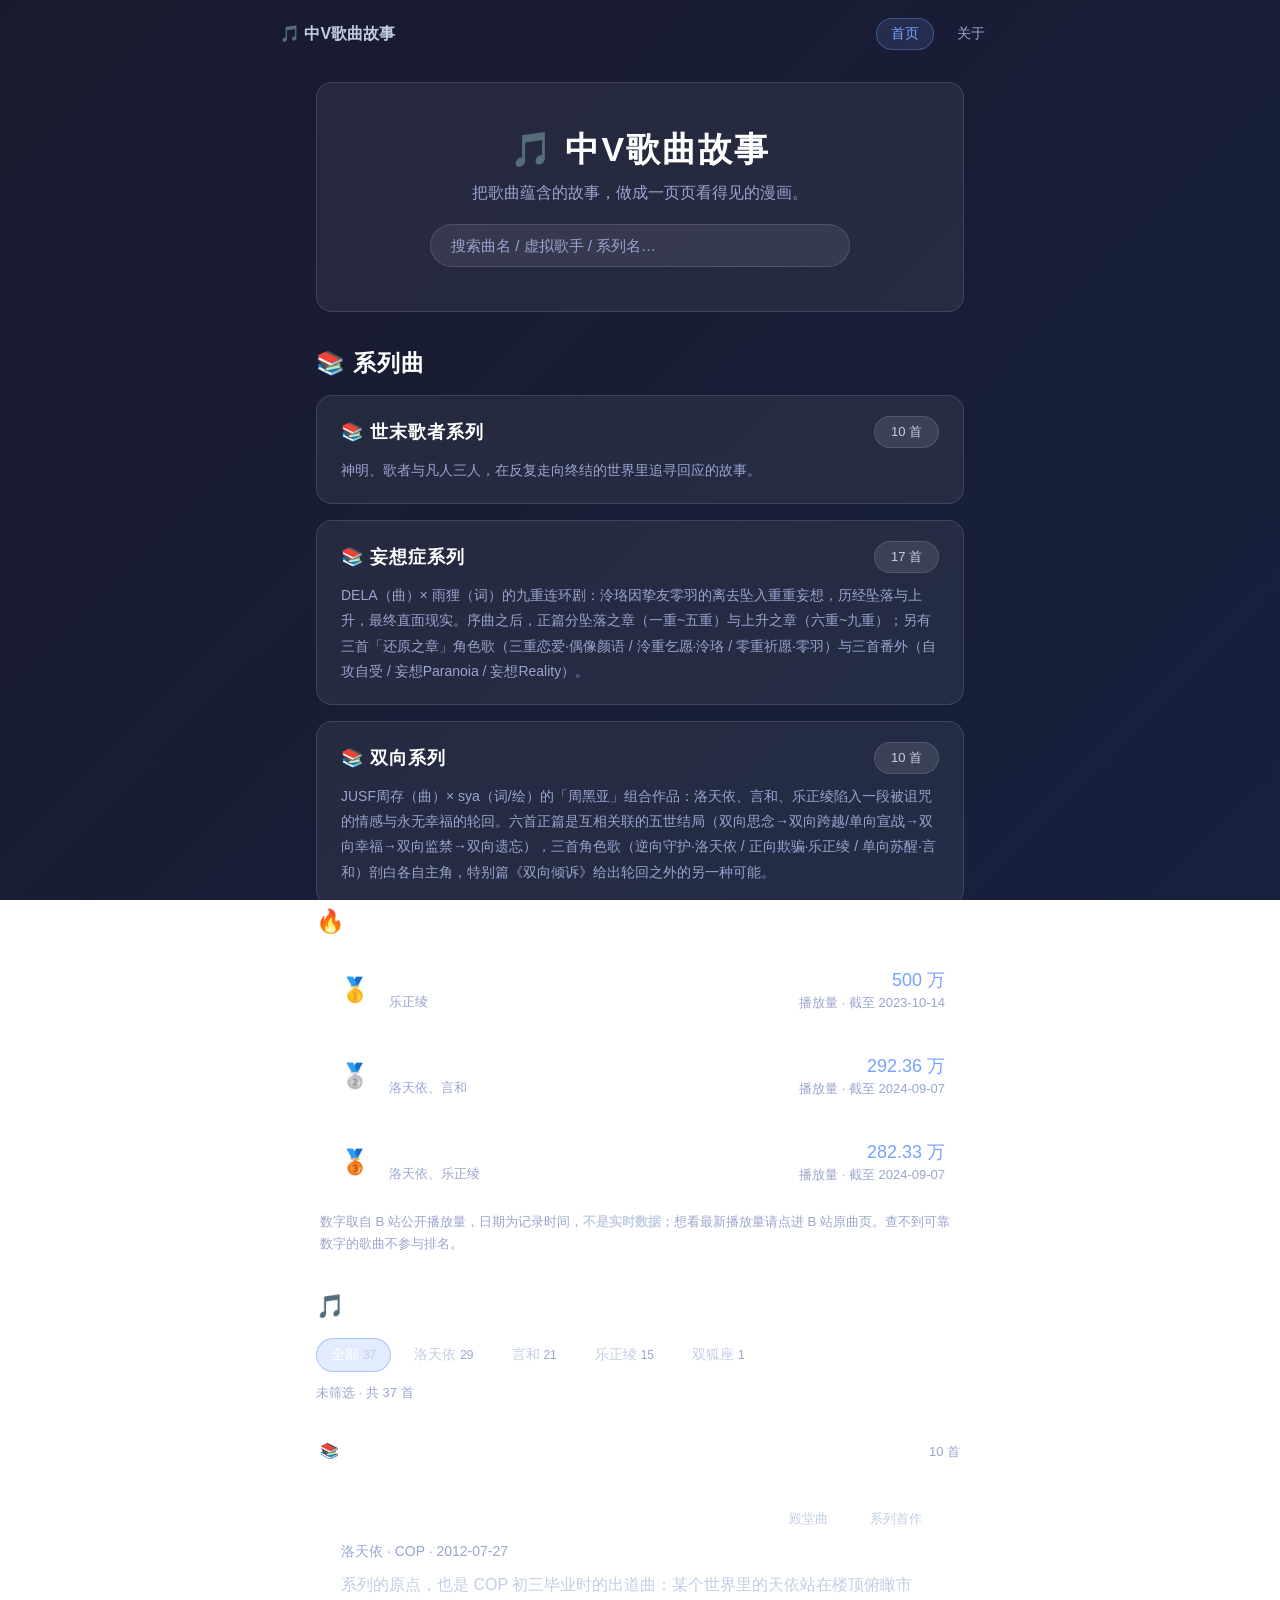
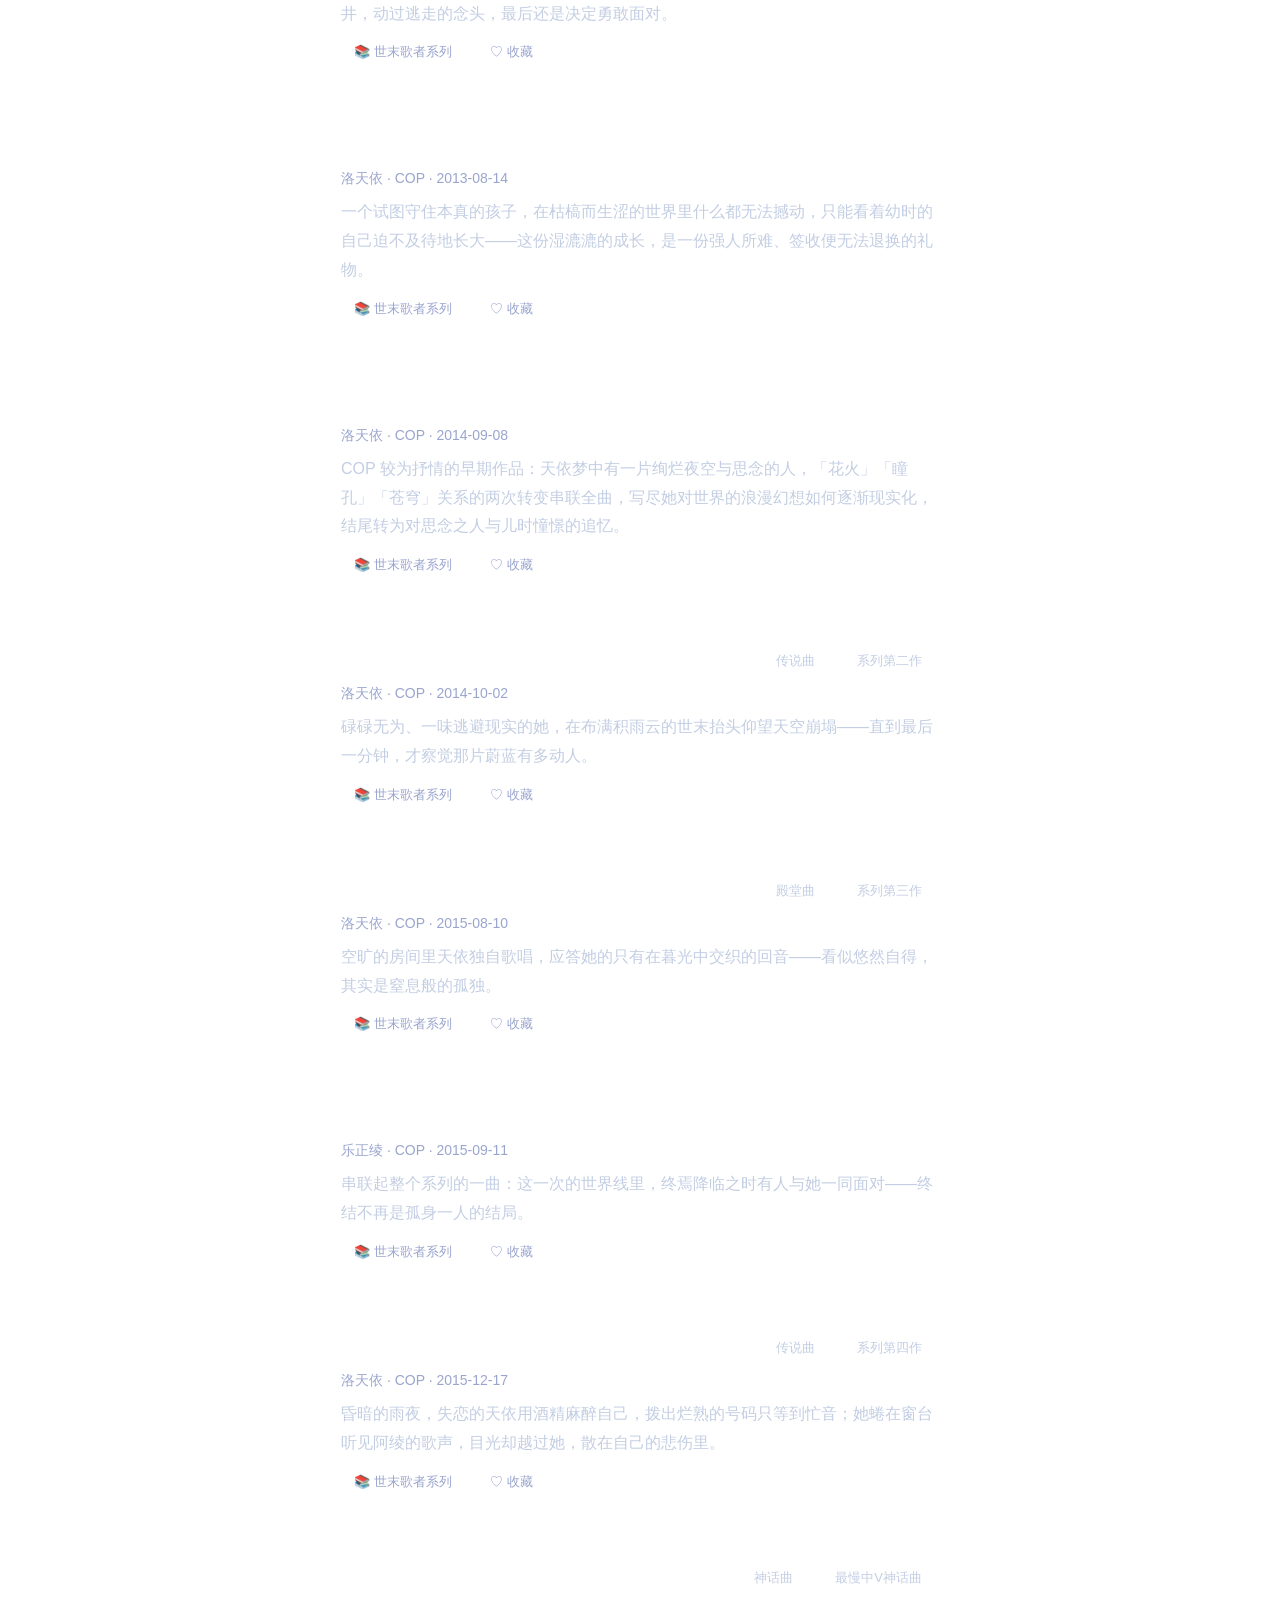
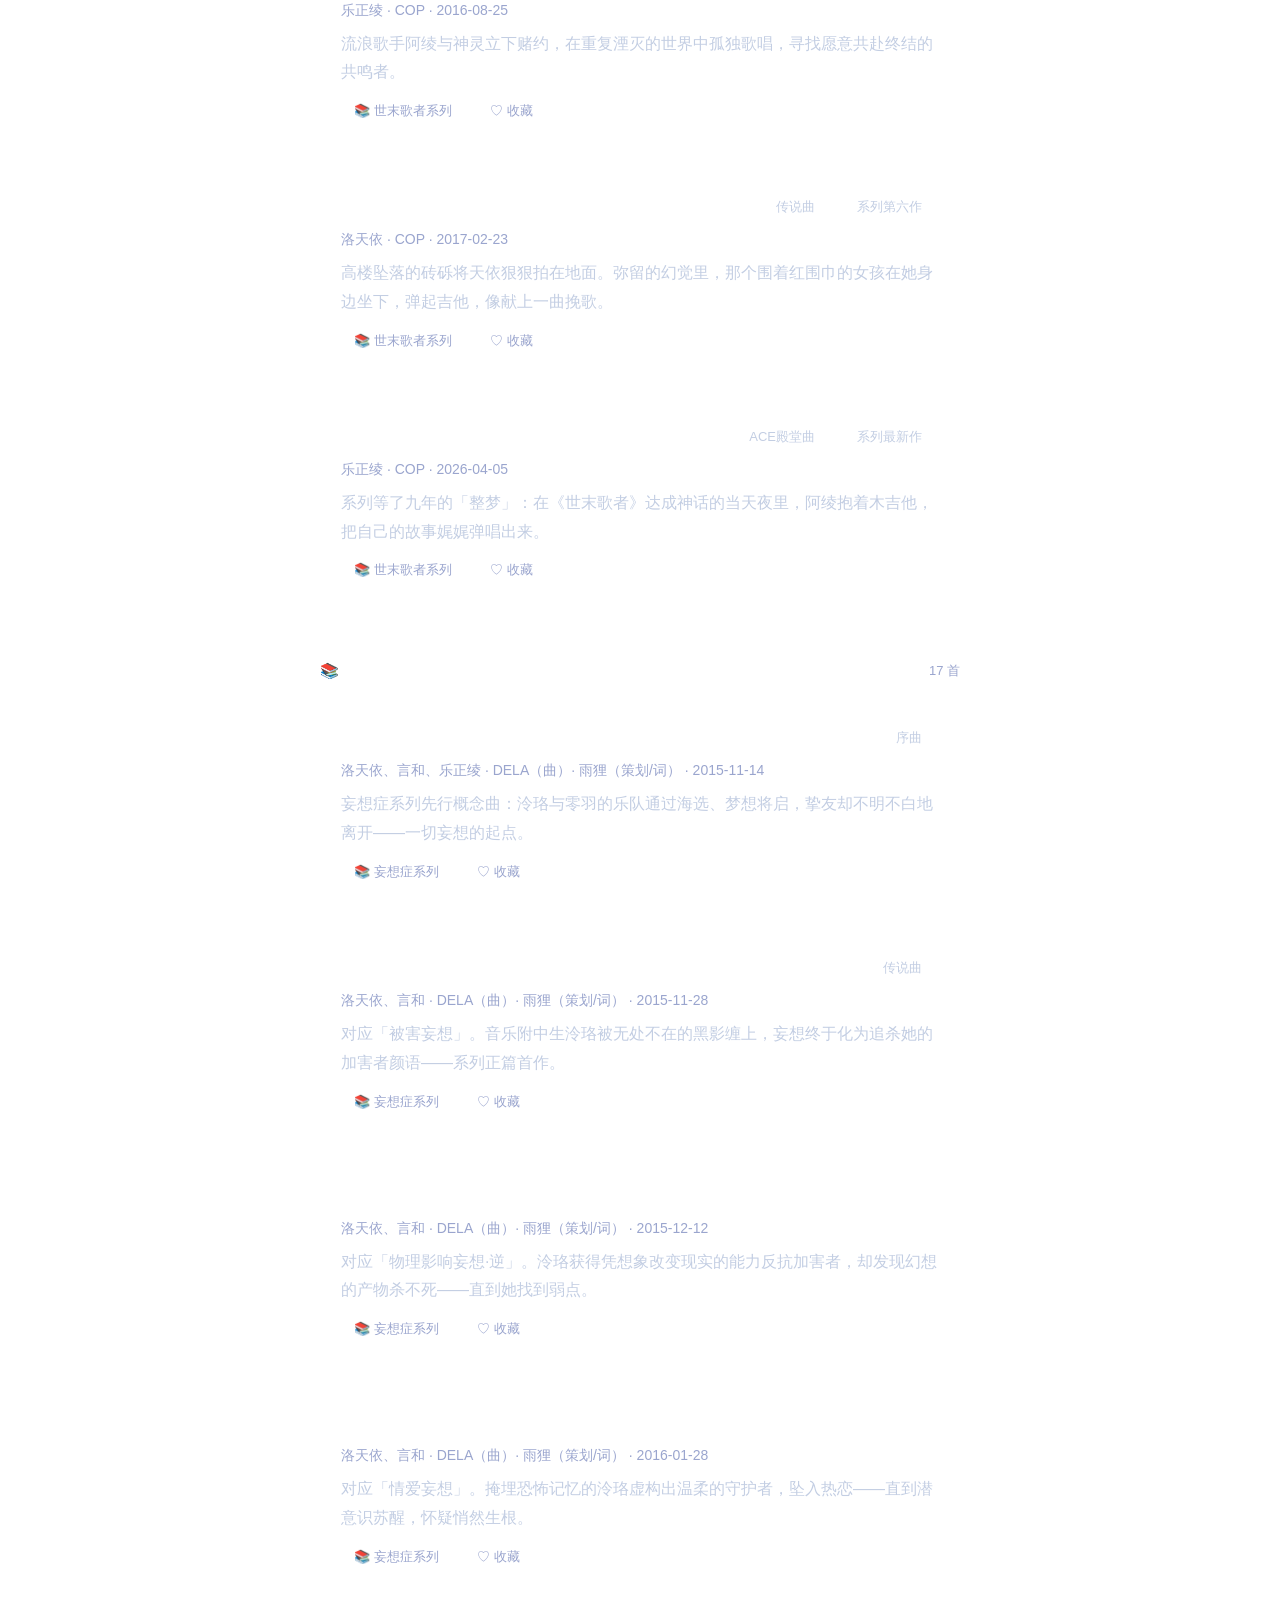
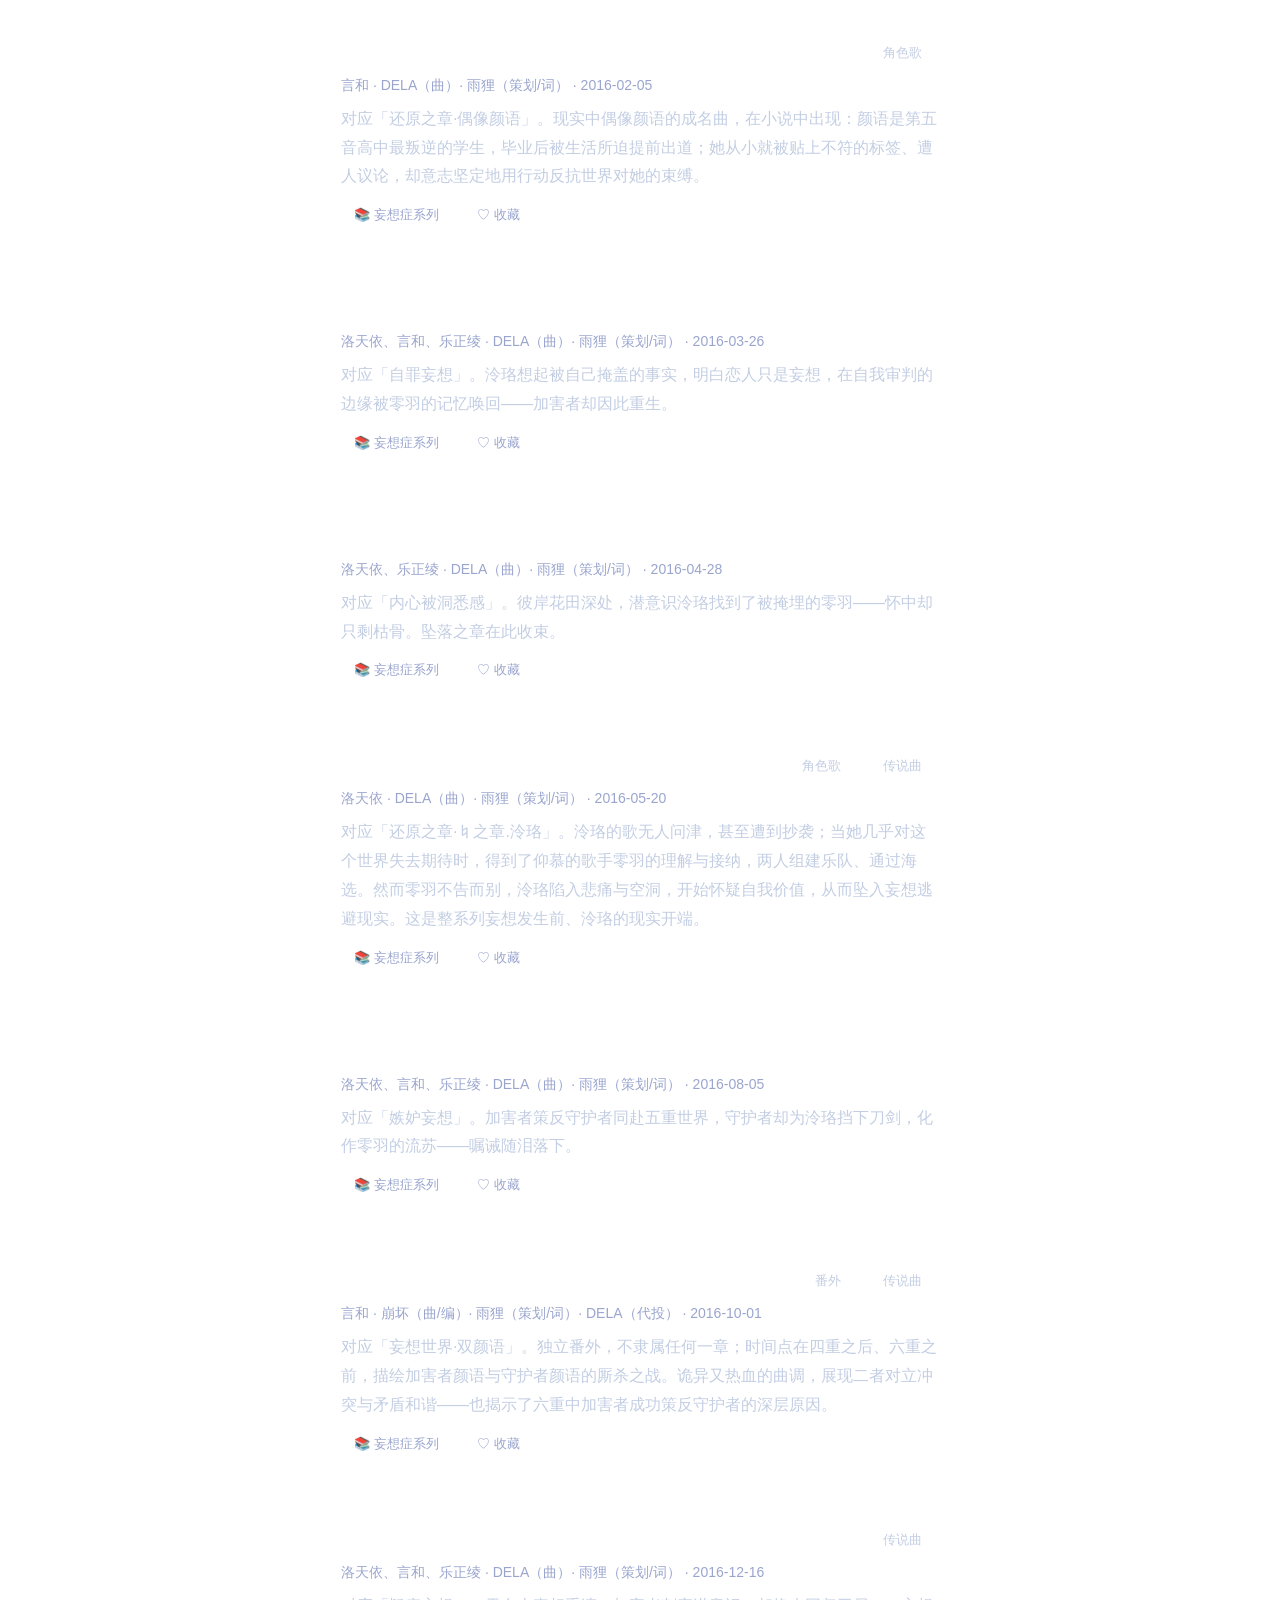
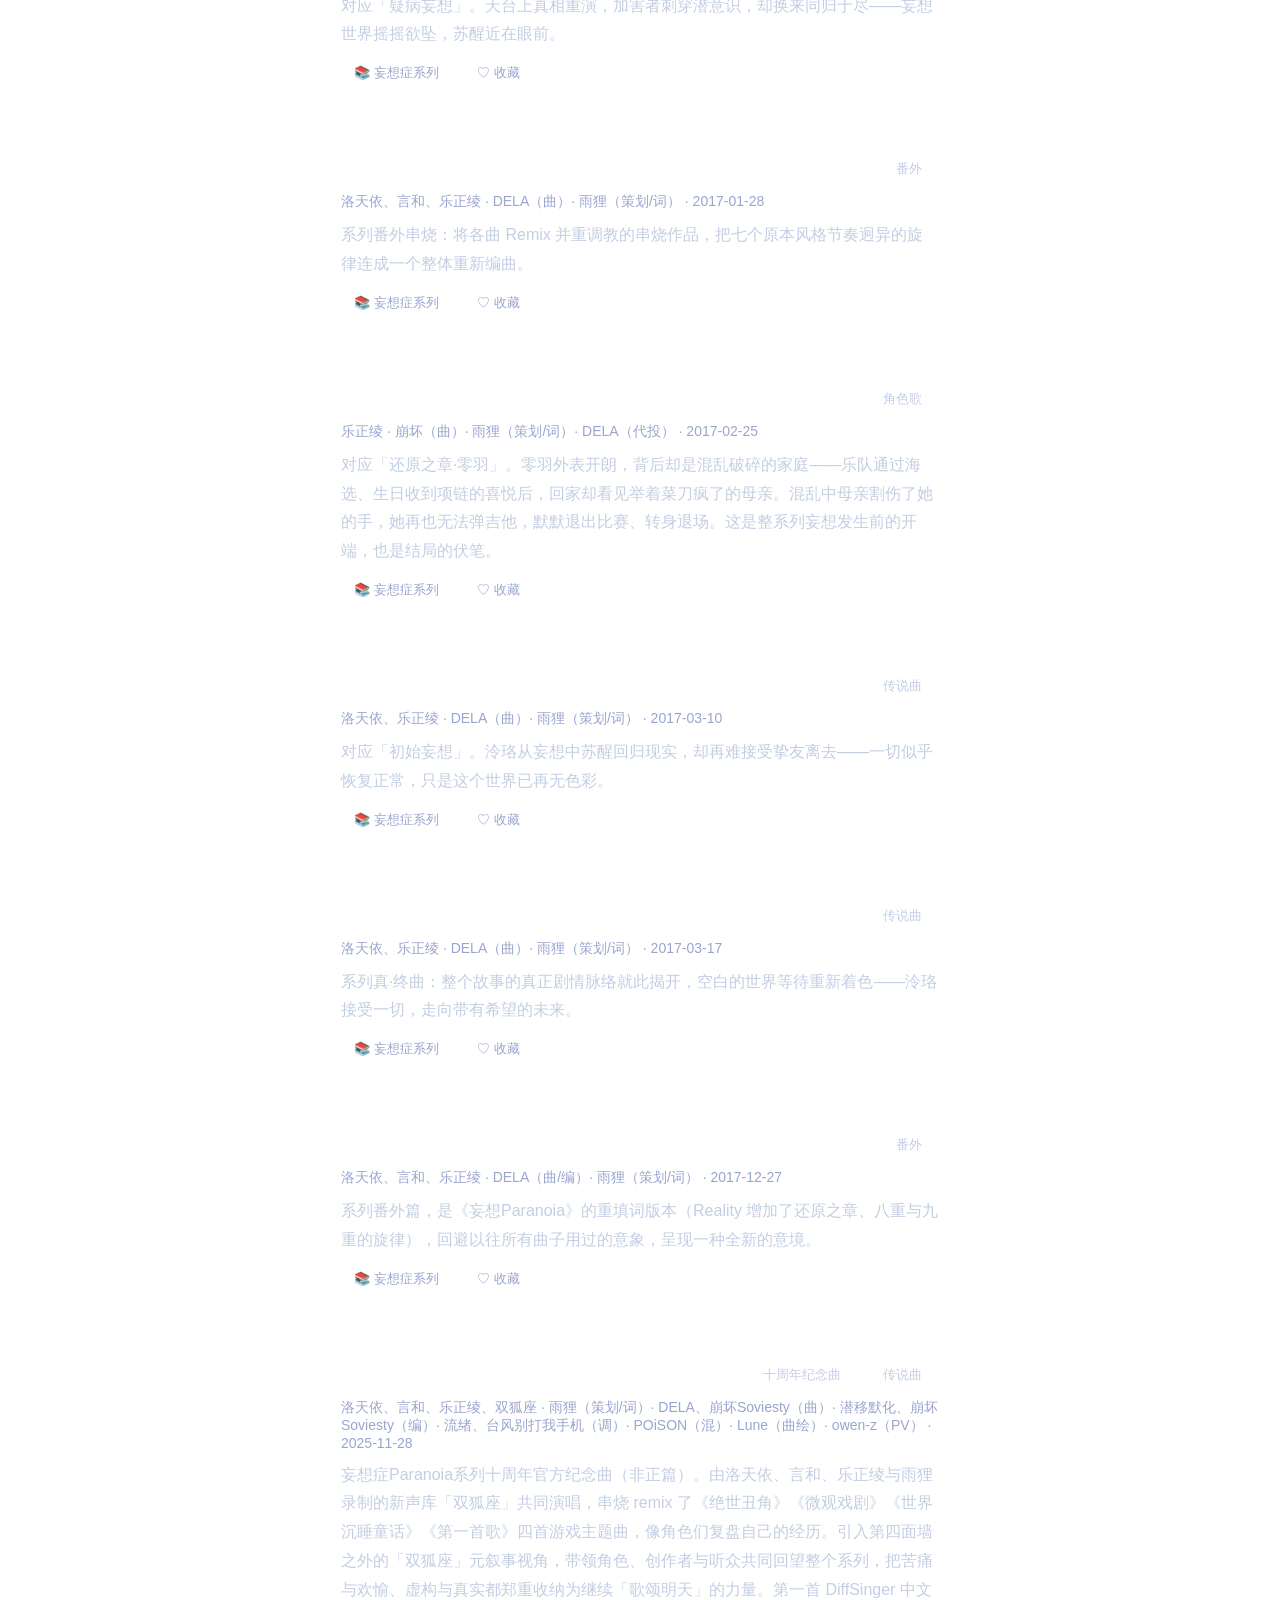
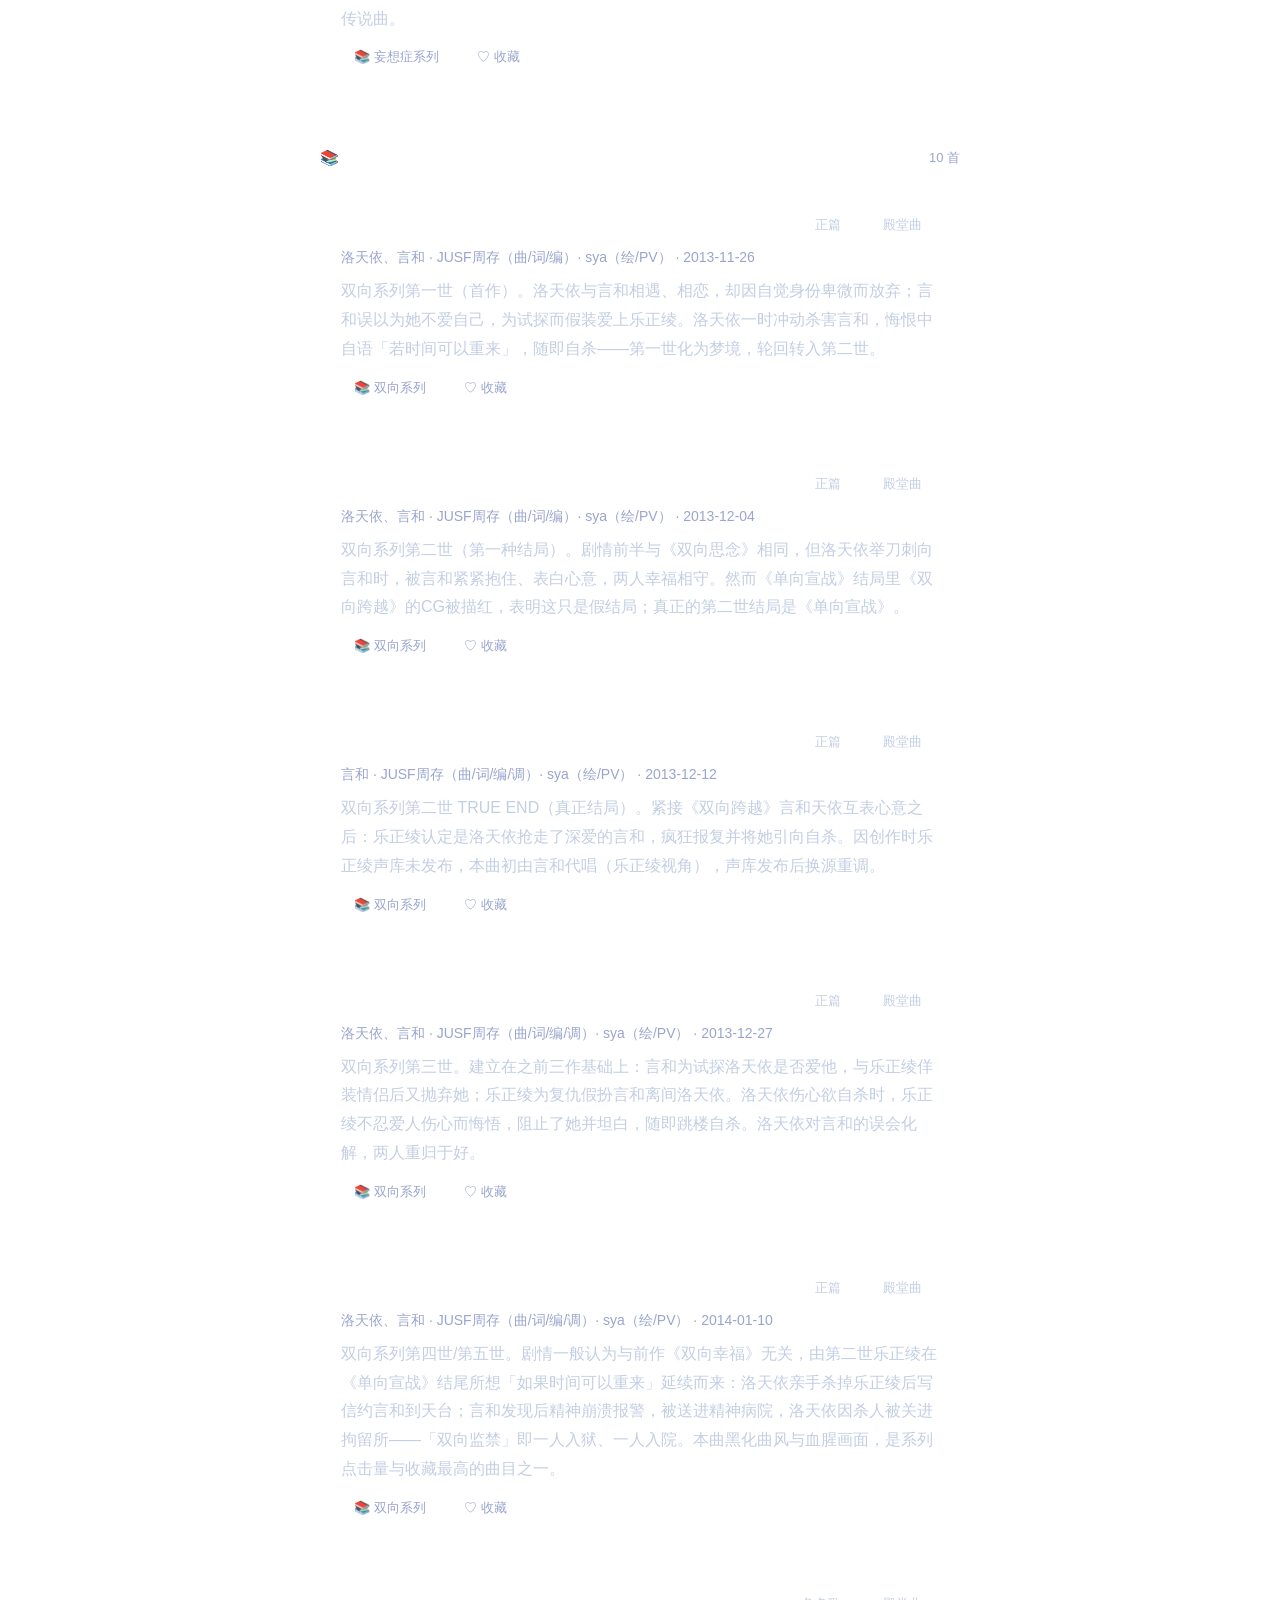
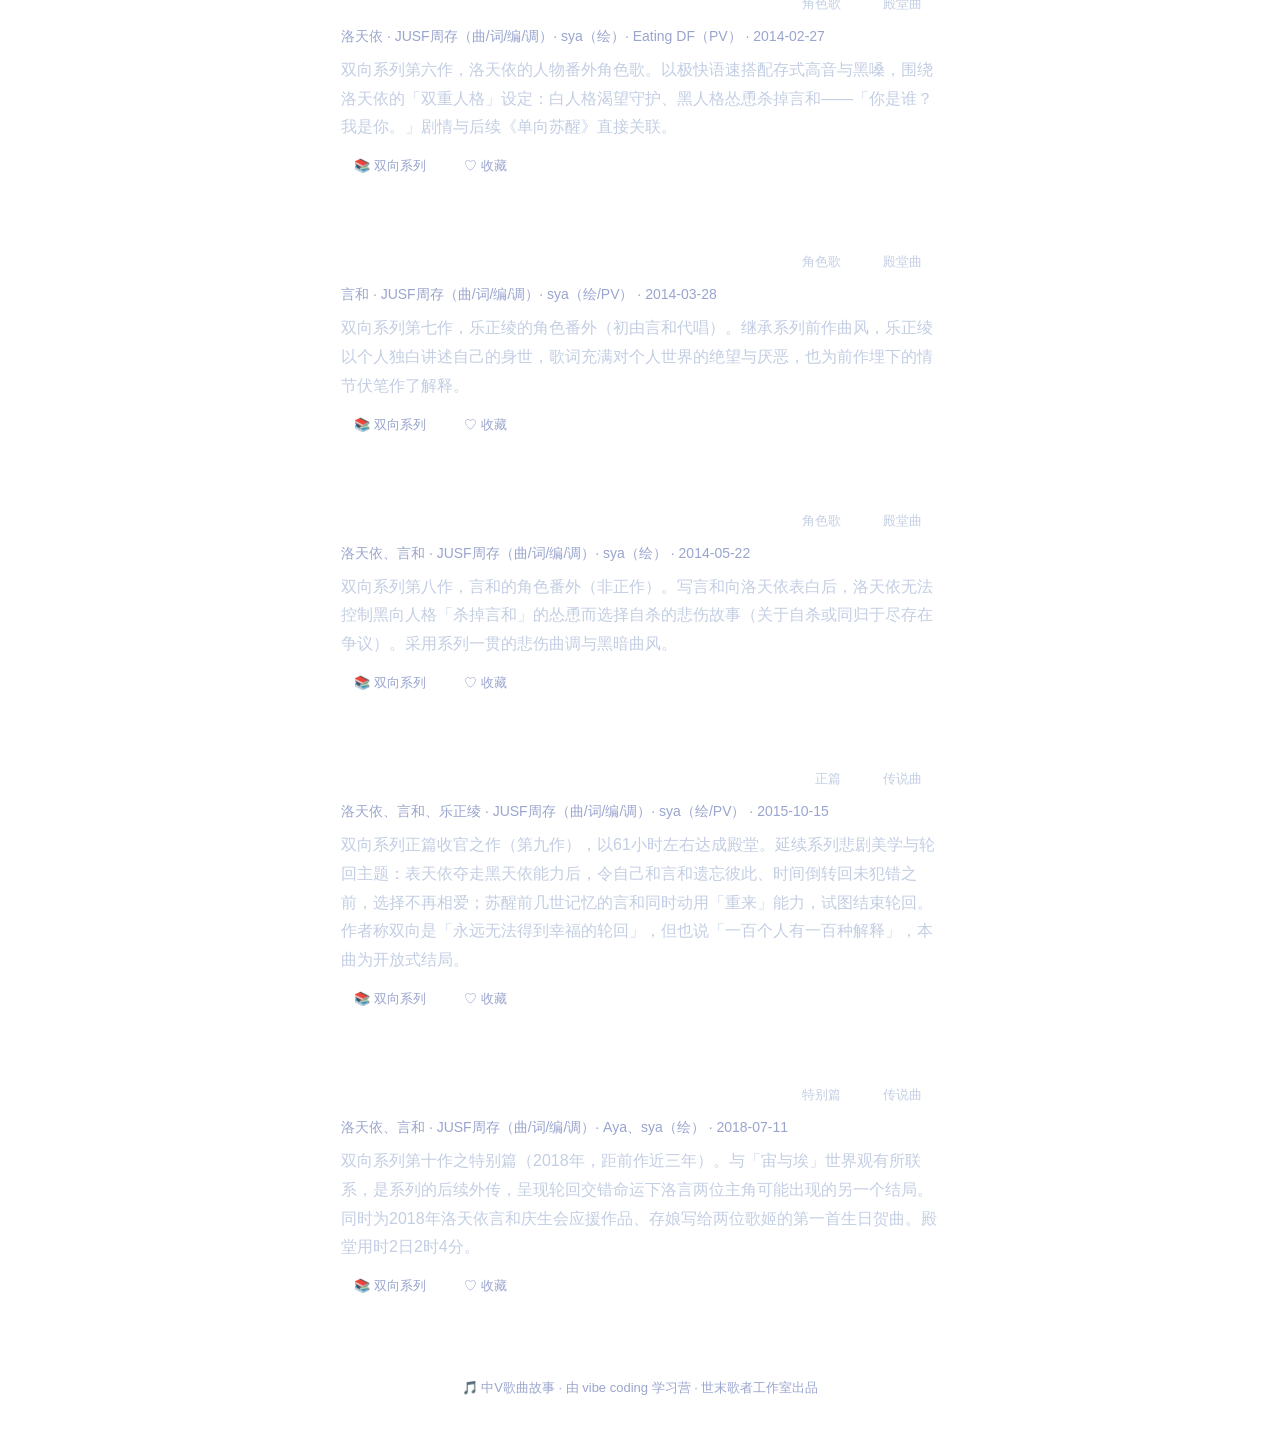
==== index.html @ 2045faa6 "Day 15｜世末歌者网站公网验收：补录2首 + 修favicon + 触控44px + 配图验证 改了什么：css/style.css 移动端可点元素锁高>=44px；index.html 加 fa" ====
<!DOCTYPE html>
<html lang="zh-CN">
<head>
  <meta charset="UTF-8">
  <meta name="viewport" content="width=device-width, initial-scale=1.0">
  <title>中V歌曲故事</title>
  <link rel="stylesheet" href="css/style.css">
  <link rel="icon" href="favicon.ico" type="image/x-icon">
</head>
<body>
  <noscript>
    <p style="color:#fff;text-align:center;padding:40px;">这个网站需要启用 JavaScript 才能阅读故事。</p>
  </noscript>
  <nav class="site-nav">
    <a class="nav-brand" href="#/">🎵 中V歌曲故事</a>
    <div class="nav-links">
      <a class="nav-link" data-route="home" href="#/">首页</a>
      <a class="nav-link" data-route="about" href="#/about">关于</a>
    </div>
  </nav>
  <div id="app"></div>
  <script src="js/data.js"></script>
  <script src="js/store.js"></script>
  <script src="js/render.js"></script>
  <script src="js/app.js"></script>
</body>
</html>
---- css/style.css ----
/* ============================================================
   style.css —— 全站样式（依据 TECH_DESIGN.md §2）
   视觉基调：深蓝「末日夜」色调（PRD §5，与原 index.html 占位页风格一致）
   本期（第 1 步）：漫剧页 —— 头部信息卡 + 竖排画格 + 滚动渐显 + 移动端单列
   ============================================================ */

:root {
  --bg-1: #1a1a2e;
  --bg-2: #16213e;
  --card-bg: rgba(255, 255, 255, 0.06);
  --card-border: rgba(255, 255, 255, 0.12);
  --text: #ffffff;
  --text-dim: #9aa5ce;
  --text-soft: #c3cee3;
  /* Day 12：强调色（现用于键盘焦点圈与新加的筛选按钮选中态） */
  --accent: #7aa2ff;
  --accent-soft: rgba(122, 162, 255, 0.22);
  --accent-border: rgba(122, 162, 255, 0.55);
}

* { box-sizing: border-box; }

body {
  margin: 0;
  min-height: 100vh;
  font-family: "Microsoft YaHei", sans-serif;
  background: linear-gradient(135deg, var(--bg-1), var(--bg-2)) fixed;
  color: var(--text);
}

/* ---------- 首页卡片列表（PRD F1） ---------- */

.home-page {
  max-width: 680px;
  margin: 0 auto;
  padding: 32px 16px 48px;
}

.home-header {
  text-align: center;
  padding: 44px 24px;
  border-radius: 16px;
  background: var(--card-bg);
  border: 1px solid var(--card-border);
  margin-bottom: 32px;
}

.home-title {
  font-size: 34px;
  margin: 0 0 10px;
  letter-spacing: 2px;
}

.home-sub {
  color: var(--text-dim);
  margin: 0;
}

.card-list {
  display: flex;
  flex-direction: column;
  gap: 20px;
}

.song-card {
  display: block;
  padding: 22px 24px;
  border-radius: 16px;
  background: var(--card-bg);
  border: 1px solid var(--card-border);
  color: var(--text);
  text-decoration: none;
  transition: transform 0.25s ease, background 0.25s ease;
}

.song-card:hover {
  transform: translateY(-3px);
  background: rgba(255, 255, 255, 0.09);
}

.card-head {
  display: flex;
  align-items: center;
  justify-content: space-between;
  gap: 12px;
  flex-wrap: wrap;
}

.card-title {
  font-size: 22px;
  margin: 0;
  letter-spacing: 1px;
}

.card-badges {
  display: flex;
  gap: 8px;
  flex-wrap: wrap;
}

.card-meta {
  color: var(--text-dim);
  font-size: 14px;
  margin: 8px 0 10px;
}

.card-intro {
  color: var(--text-soft);
  line-height: 1.8;
  margin: 0 0 10px;
}

.card-series {
  display: inline-block;
  font-size: 13px;
  color: var(--text-dim);
  background: rgba(255, 255, 255, 0.06);
  border: 1px solid var(--card-border);
  border-radius: 999px;
  padding: 4px 12px;
  text-decoration: none;
  cursor: pointer;
  transition: color 0.25s ease, background 0.25s ease;
}

.card-series:hover {
  color: var(--text);
  background: rgba(255, 255, 255, 0.12);
}

/* ---------- 系列区块与系列页（PRD F2） ---------- */

.series-section {
  margin-top: 36px;
}

.series-list {
  display: flex;
  flex-direction: column;
  gap: 16px;
}

.series-card {
  display: block;
  padding: 20px 24px;
  border-radius: 16px;
  background: var(--card-bg);
  border: 1px solid var(--card-border);
  color: var(--text);
  text-decoration: none;
  transition: transform 0.25s ease, background 0.25s ease;
}

.series-card:hover {
  transform: translateY(-3px);
  background: rgba(255, 255, 255, 0.09);
}

.series-head {
  display: flex;
  align-items: center;
  justify-content: space-between;
  gap: 12px;
}

.series-name {
  font-size: 18px;
  margin: 0;
  letter-spacing: 1px;
}

.series-intro {
  color: var(--text-dim);
  font-size: 14px;
  line-height: 1.8;
  margin: 10px 0 0;
}

.series-back {
  margin: 16px 0 0;
}

/* ---------- 搜索框与空状态（PRD F4） ---------- */

.search-box {
  margin-top: 20px;
}

.search-input {
  width: 100%;
  max-width: 420px;
  padding: 12px 20px;
  border-radius: 999px;
  border: 1px solid var(--card-border);
  background: rgba(255, 255, 255, 0.08);
  color: var(--text);
  font-size: 15px;
  font-family: inherit;
  outline: none;
  transition: border-color 0.25s ease, background 0.25s ease;
}

.search-input:focus {
  border-color: rgba(108, 140, 255, 0.6);
  background: rgba(255, 255, 255, 0.12);
}

.search-input::placeholder {
  color: var(--text-dim);
}

.empty-state {
  text-align: center;
  padding: 36px 20px;
  border-radius: 16px;
  background: var(--card-bg);
  border: 1px dashed var(--card-border);
}

.empty-text {
  color: var(--text-dim);
  margin: 0 0 16px;
}

/* ---------- 首页区块 1：热度榜 ---------- */

.hot-section {
  margin-bottom: 36px;
}

.hot-list {
  display: flex;
  flex-direction: column;
  gap: 12px;
}

.hot-row {
  display: flex;
  align-items: center;
  gap: 14px;
  padding: 14px 18px;
  border-radius: 14px;
  background: var(--card-bg);
  border: 1px solid var(--card-border);
  color: var(--text);
  text-decoration: none;
  transition: transform 0.25s ease, background 0.25s ease;
}

.hot-row:hover {
  transform: translateY(-2px);
  background: rgba(255, 255, 255, 0.09);
}

.hot-rank {
  font-size: 24px;
  width: 40px;
  text-align: center;
  flex-shrink: 0;
}

.hot-info {
  display: flex;
  flex-direction: column;
  gap: 2px;
  min-width: 0;
  flex: 1;
}

.hot-title {
  font-size: 17px;
  letter-spacing: 1px;
}

.hot-sub {
  font-size: 13px;
  color: var(--text-dim);
}

.hot-plays {
  display: flex;
  flex-direction: column;
  align-items: flex-end;
  gap: 2px;
  flex-shrink: 0;
}

.hot-num {
  font-size: 18px;
  color: var(--accent, #7aa2ff);
}

.hot-asof {
  font-size: 13px;
  color: var(--text-dim);
}

.hot-note {
  font-size: 13px;
  color: var(--text-dim);
  margin: 12px 4px 0;
  line-height: 1.7;
}

/* 热度榜说明里的关键提醒（Day 14：把「不是实时数据」显出来） */
.hot-note-em {
  color: var(--text-soft);
}

.all-songs-section {
  margin-bottom: 36px;
}

/* ---------- 按系列分组（同伴反馈：首页系列脉络不清）----------
   组标题即进系列页的入口，用真 <a>：hover 变色 / active 微缩 / focus-visible 焦点圈。
   手机端 min-height 44px（项目硬指标：触控目标不小于 44px）。 */
.group-block {
  margin-bottom: 8px;
}

.group-title {
  display: flex;
  align-items: center;
  justify-content: space-between;
  gap: 12px;
  margin: 20px 4px 12px;
  font-size: 15px;
  font-weight: 600;
}

.group-link {
  display: inline-flex;
  align-items: center;
  min-height: 32px;
  padding: 4px 10px 4px 0;
  color: var(--text);
  text-decoration: none;
  transition: color 0.18s ease, transform 0.12s ease;
}

.group-link:hover {
  color: var(--accent);
}

.group-link:active {
  transform: scale(0.98);
}

.group-link-static {
  color: var(--text-soft);
}

.group-count {
  flex: none;
  font-size: 13px;
  font-weight: 400;
  color: var(--text-dim);
}

/* ---------- 虚拟歌手筛选（Day 12）----------
   真 <button>，三态齐全：hover（底色变亮）/ active（按下缩小）/ focus-visible（焦点圈，
   由下方 button:focus-visible 统一给）。选中用 aria-pressed="true" 表达，不只靠颜色。 */

.singer-filter {
  display: flex;
  flex-wrap: wrap; /* 窄屏自动换行，不撑出横向滚动条 */
  gap: 8px;
  margin: 0 0 12px;
}

.singer-chip {
  font-family: inherit;
  font-size: 14px;
  color: var(--text-soft);
  background: rgba(255, 255, 255, 0.06);
  border: 1px solid var(--card-border);
  border-radius: 999px;
  padding: 7px 14px;
  min-height: 34px;
  cursor: pointer;
  transition: color 0.25s ease, background 0.25s ease, border-color 0.25s ease,
    transform 0.15s ease;
}

.singer-chip:hover {
  color: var(--text);
  background: rgba(255, 255, 255, 0.12);
}

.singer-chip:active {
  transform: scale(0.96);
}

.singer-chip[aria-pressed="true"] {
  color: var(--text);
  background: var(--accent-soft);
  border-color: var(--accent-border);
}

.chip-count {
  font-size: 12px;
  color: var(--text-dim);
}

.singer-chip[aria-pressed="true"] .chip-count {
  color: var(--text-soft);
}

/* 当前筛选条件 + 结果条数（Day 12）：用户一眼看到「筛了什么、剩几首」 */
.filter-status {
  color: var(--text-dim);
  font-size: 13px;
  margin: 0 0 14px;
}

.empty-hint {
  color: var(--text-dim);
  font-size: 13px;
  margin: 0 0 16px;
}

/* ---------- 首页加载中：骨架屏（扁平脉冲，无渐变） ---------- */

.home-skeleton {
  display: flex;
  flex-direction: column;
  gap: 16px;
}

.sk-card {
  padding: 20px 24px;
  border-radius: 14px;
  background: var(--card-bg);
  border: 1px solid var(--card-border);
  display: flex;
  flex-direction: column;
  gap: 12px;
}

.sk-row {
  display: flex;
  justify-content: space-between;
  gap: 12px;
}

.sk-bar {
  display: inline-block;
  height: 14px;
  border-radius: 7px;
  background: rgba(255, 255, 255, 0.1);
  animation: sk-pulse 1.2s ease-in-out infinite;
}

@keyframes sk-pulse {
  0%, 100% { opacity: 0.5; }
  50% { opacity: 1; }
}

@media (prefers-reduced-motion: reduce) {
  .sk-bar { animation: none; opacity: 0.6; }
}

/* ---------- 首页错误状态 ---------- */

.error-state {
  text-align: center;
  padding: 44px 24px;
  border-radius: 16px;
  background: var(--card-bg);
  border: 1px dashed var(--card-border);
}

.error-emoji {
  font-size: 40px;
  margin: 0 0 8px;
}

.error-text {
  font-size: 17px;
  margin: 0 0 8px;
}

.error-hint {
  color: var(--text-dim);
  font-size: 13px;
  margin: 0 0 20px;
}

/* ---------- 漫剧页 ---------- */

.song-page {
  max-width: 680px;
  margin: 0 auto;
  padding: 32px 16px 48px;
}

.song-header {
  text-align: center;
  padding: 40px 24px;
  border-radius: 16px;
  background: var(--card-bg);
  border: 1px solid var(--card-border);
  margin-bottom: 32px;
}

.song-title {
  font-size: 36px;
  margin: 0 0 12px;
  letter-spacing: 2px;
}

.song-meta {
  color: var(--text-dim);
  margin: 4px 0;
}

.song-badges {
  margin-top: 16px;
  display: flex;
  gap: 8px;
  justify-content: center;
  flex-wrap: wrap;
}

.badge {
  display: inline-block;
  padding: 6px 16px;
  border-radius: 999px;
  background: rgba(255, 255, 255, 0.1);
  border: 1px solid var(--card-border);
  font-size: 13px;
  color: var(--text-soft);
}

/* ---------- 画格（竖排，滚动即翻页） ---------- */

.panels {
  display: flex;
  flex-direction: column;
  gap: 28px;
}

.panel {
  margin: 0;
  border-radius: 16px;
  overflow: hidden;
  background: var(--card-bg);
  border: 1px solid var(--card-border);
}

/* 色块降级样式：无配图时（TECH_DESIGN §6），每格底色微差营造翻页感 */
.panel-art {
  aspect-ratio: 4 / 3;
  background: linear-gradient(
    160deg,
    rgba(38, 50, 88, 0.85),
    rgba(22, 33, 62, 0.95)
  );
  display: flex;
  align-items: center;
  justify-content: center;
}

.panel-art img {
  width: 100%;
  height: 100%;
  object-fit: cover;
  display: block;
}

/* 配图加载失败时叠加提示（onerror 由 render.js 触发） */
.panel-art.art-fallback::after {
  content: "（画格配图待补 · 色块降级模式）";
  color: var(--text-dim);
  font-size: 13px;
}

.panel-caption {
  padding: 20px 24px;
  font-size: 17px;
  line-height: 1.9;
  color: var(--text-soft);
}

/* ---------- 渐显动效（PRD C3） ---------- */

.reveal {
  opacity: 0;
  transform: translateY(24px) scale(0.98);
  transition: opacity 0.6s ease, transform 0.6s ease;
}

.reveal.visible {
  opacity: 1;
  transform: none;
}

/* ---------- 里程碑时间轴（PRD E1） ---------- */

.section-title {
  font-size: 23px;
  margin: 0 0 16px;
  letter-spacing: 1px;
}

.milestones {
  margin-top: 36px;
  padding: 24px;
  border-radius: 16px;
  background: var(--card-bg);
  border: 1px solid var(--card-border);
}

.timeline {
  list-style: none;
  margin: 0;
  padding: 0 0 0 6px;
  position: relative;
}

/* 竖向轴线 */
.timeline::before {
  content: "";
  position: absolute;
  left: 11px;
  top: 8px;
  bottom: 8px;
  width: 2px;
  background: rgba(255, 255, 255, 0.15);
}

.milestone {
  position: relative;
  display: flex;
  align-items: baseline;
  gap: 12px;
  padding: 8px 0 8px 24px;
}

.milestone-dot {
  position: absolute;
  left: 6px;
  top: 16px;
  width: 12px;
  height: 12px;
  border-radius: 50%;
  background: #6c8cff;
  box-shadow: 0 0 8px rgba(108, 140, 255, 0.6);
}

.milestone-date {
  color: var(--text-dim);
  font-size: 13px;
  white-space: nowrap;
}

.milestone-label {
  color: var(--text-soft);
  font-size: 15px;
}

/* ---------- 我的故事（PRD C5） ---------- */

.my-story {
  margin-top: 28px;
  padding: 24px;
  border-radius: 16px;
  background: var(--card-bg);
  border: 1px solid var(--card-border);
}

.my-story-text {
  margin: 0;
  color: var(--text-soft);
  line-height: 1.9;
}

/* ---------- B站外链按钮（PRD C5） ---------- */

.listen-row {
  text-align: center;
  margin: 32px 0 0;
}

.btn {
  display: inline-block;
  padding: 12px 28px;
  border-radius: 999px;
  background: rgba(255, 255, 255, 0.1);
  border: 1px solid var(--card-border);
  color: var(--text-soft);
  text-decoration: none;
  transition: background 0.3s ease;
}

.btn:hover {
  background: rgba(255, 255, 255, 0.18);
}

.btn:active {
  background: rgba(255, 255, 255, 0.22);
  transform: translateY(1px);
}

/* 键盘焦点可见性：Tab 导航时所有可点元素都有明确焦点圈（不干扰鼠标点击）
   Day 11 加练补齐 [role="link"]：卡片里的「系列标签」是 span[role=link]，
   上一版只覆盖了 a/button/[role=button]，键盘走到它身上时看不到焦点圈。 */
a:focus-visible,
button:focus-visible,
[role="button"]:focus-visible,
[role="link"]:focus-visible,
.search-input:focus-visible {
  outline: 2px solid #7aa2ff;
  outline-offset: 2px;
}

.btn-listen {
  font-size: 16px;
}

/* 无B站投稿页时，用说明文字代替「去B站听这首」按钮（Day 14：《同归世界线》只投了 5sing） */
.listen-none {
  display: inline-block;
  padding: 12px 20px;
  border: 1px dashed var(--card-border);
  border-radius: 999px;
  font-size: 13px;
  line-height: 1.6;
  color: var(--text-dim);
  vertical-align: middle;
}

/* ---------- 收藏按钮与提示条（Day 11：处理中 / 成功 / 失败 / 再点撤销） ---------- */

.fav-btn {
  font-family: inherit;
  font-size: 13px;
  color: var(--text-dim);
  background: rgba(255, 255, 255, 0.06);
  border: 1px solid var(--card-border);
  border-radius: 999px;
  padding: 4px 12px;
  cursor: pointer;
  transition: color 0.25s ease, background 0.25s ease, border-color 0.25s ease;
}

.fav-btn:hover {
  color: var(--text);
  background: rgba(255, 255, 255, 0.12);
}

.fav-btn:active {
  background: rgba(255, 255, 255, 0.16);
  transform: translateY(1px);
}

/* 已收藏：蓝色高亮，一眼看出状态 */
.fav-btn[aria-pressed="true"] {
  color: #9db9ff;
  background: rgba(122, 162, 255, 0.16);
  border-color: rgba(122, 162, 255, 0.45);
}

/* 处理中：变暗 + 光标变「忙」，配合禁用属性，明确表示此刻点不动 */
.fav-btn.is-busy {
  opacity: 0.55;
  cursor: progress;
}

/* 卡片上的胶囊紧跟在系列标签后面，留一点间距 */
.fav-btn-card {
  margin-left: 8px;
}

/* 歌曲页按钮：与「去B站听这首」并排，保持同等体量 */
.listen-row .fav-btn {
  margin-right: 12px;
  padding: 12px 24px;
  font-size: 16px;
}

/* 提示条：底部居中浮层；成功为蓝、失败为红；2.6 秒后自动收起（app.js 控制） */
.toast-root {
  position: fixed;
  left: 0;
  right: 0;
  bottom: 24px;
  display: flex;
  justify-content: center;
  padding: 0 16px;
  pointer-events: none;
  opacity: 0;
  transform: translateY(12px);
  transition: opacity 0.25s ease, transform 0.25s ease;
  z-index: 50;
}

.toast-root.show {
  opacity: 1;
  transform: translateY(0);
}

.toast {
  max-width: 100%;
  padding: 12px 22px;
  border-radius: 999px;
  font-size: 15px;
  border: 1px solid;
  box-shadow: 0 8px 24px rgba(0, 0, 0, 0.35);
}

.toast-success {
  color: #dbeaff;
  background: rgba(46, 96, 176, 0.96);
  border-color: rgba(150, 200, 255, 0.5);
}

.toast-error {
  color: #ffe4e4;
  background: rgba(168, 52, 52, 0.96);
  border-color: rgba(255, 170, 170, 0.5);
}

.nf-links {
  display: flex;
  flex-wrap: wrap;
  gap: 12px;
  justify-content: center;
  margin: 20px 0 4px;
}

.chapter-block {
  margin-top: 36px;
}

.chapter-block .section-title {
  text-align: left;
}

/* ---------- 面包屑导航（Day 13：多级页面「我在哪 / 怎么回去」） ----------
   里面是可点的 <a>，三态齐全：hover（底色变亮）/ active（压下 1px）/
   focus-visible（由上方 a:focus-visible 统一给焦点圈）。
   长系列名/长歌名用省略号截断，保证任何宽度都不横向溢出。 */

.breadcrumb {
  display: flex;
  align-items: center;
  flex-wrap: wrap;
  gap: 4px;
  margin: 0 0 16px;
  font-size: 13px;
  min-width: 0;
}

.crumb {
  display: inline-block;
  max-width: 200px;
  padding: 4px 10px;
  border-radius: 999px;
  border: 1px solid transparent;
  color: var(--text-dim);
  text-decoration: none;
  white-space: nowrap;
  overflow: hidden;
  text-overflow: ellipsis;
  transition: color 0.25s ease, background 0.25s ease, border-color 0.25s ease;
}

.crumb:hover {
  color: var(--text);
  background: rgba(255, 255, 255, 0.12);
  border-color: var(--card-border);
}

.crumb:active {
  background: rgba(255, 255, 255, 0.18);
  transform: translateY(1px);
}

/* 当前页：不可点，颜色略亮以示「你在这」 */
.crumb-current {
  display: inline-block;
  max-width: 200px;
  padding: 4px 10px;
  color: var(--text-soft);
  white-space: nowrap;
  overflow: hidden;
  text-overflow: ellipsis;
}

.crumb-sep {
  color: var(--text-dim);
  opacity: 0.7;
}

/* ---------- 全局导航栏（框架 B） ---------- */

.site-nav {
  display: flex;
  align-items: center;
  justify-content: space-between;
  gap: 16px;
  max-width: 760px;
  margin: 0 auto;
  padding: 18px 20px 0;
}

.nav-brand {
  color: var(--text-soft);
  text-decoration: none;
  font-size: 16px;
  font-weight: 600;
}

.nav-links {
  display: flex;
  gap: 8px;
}

.nav-link {
  color: var(--text-dim);
  text-decoration: none;
  font-size: 14px;
  padding: 6px 14px;
  border-radius: 999px;
  border: 1px solid transparent;
}

.nav-link:hover {
  color: var(--text-soft);
  background: rgba(255, 255, 255, 0.06);
}

.nav-link.active {
  color: var(--accent, #7aa2ff);
  background: rgba(122, 162, 255, 0.12);
  border-color: rgba(122, 162, 255, 0.35);
}

/* ---------- 关于页（框架 B） ---------- */

.about-block {
  max-width: 620px;
  margin: 0 auto 12px;
  padding: 20px 24px;
  background: var(--card-bg, rgba(255, 255, 255, 0.04));
  border: 1px solid var(--card-border, rgba(255, 255, 255, 0.1));
  border-radius: 14px;
}

.about-block p {
  color: var(--text-soft);
  font-size: 15px;
  line-height: 1.9;
  margin: 0 0 10px;
}

.about-block strong {
  color: var(--accent, #9db9ff);
}

.about-link {
  color: var(--accent, #9db9ff);
}

/* ---------- 页脚 / 兜底页 ---------- */

.page-footer {
  text-align: center;
  color: var(--text-dim);
  font-size: 13px;
  margin-top: 48px;
}

/* ---------- 全局防溢出（PRD F1：文字不溢出） ---------- */

body {
  overflow-x: hidden;
}

.song-title,
.home-title,
.card-title,
.panel-caption,
.card-intro,
.my-story-text,
.milestone-label,
.about-block p,
.about-link {
  overflow-wrap: anywhere; /* 长英文串/长数字也能换行 */
}

.meta-date {
  white-space: nowrap; /* 日期不拆行：换行只能发生在 · 分隔的条目之间（Day 10） */
}

/* ---------- 渐显动效对减少动态偏好用户自动关闭（无障碍） ---------- */

@media (prefers-reduced-motion: reduce) {
  .reveal {
    opacity: 1;
    transform: none;
    transition: none;
  }

  .toast-root {
    transition: none; /* 提示条改为直接出现/消失，不做滑入动效 */
  }
}

/* ---------- 移动端适配（PRD F1：画格单列、文字不溢出） ---------- */

/* 平板/窄窗口 */
@media (max-width: 640px) {
  .song-page,
  .home-page {
    padding: 20px 14px 40px;
  }

  .song-title {
    font-size: 30px;
  }

  .home-title {
    font-size: 28px;
  }

  .card-title {
    font-size: 19px;
  }

  .panel-caption {
    font-size: 16px;
    padding: 18px 20px;
  }

  /* 时间轴：日期可能较长，允许换行对齐 */
  .milestone {
    flex-wrap: wrap;
    row-gap: 2px;
  }

  /* 热度榜：窄屏下右侧数字换到曲名下方，避免挤压 */
  .hot-row {
    flex-wrap: wrap;
  }

  .hot-plays {
    flex-direction: row;
    align-items: baseline;
    gap: 8px;
    width: 100%;
    padding-left: 54px;
  }
}

/* 手机 */
@media (max-width: 480px) {
  .site-nav { padding: 14px 12px 0; }
  .nav-brand { font-size: 14px; }
  .song-page,
  .home-page {
    padding: 14px 10px 36px;
  }

  /* 卡片头：窄屏下徽章换行到曲名下方，不再挤同一行 */
  .card-head,
  .series-head {
    flex-direction: column;
    align-items: flex-start;
    gap: 8px;
  }

  .song-title {
    font-size: 24px;
    letter-spacing: 1px;
  }

  .home-title {
    font-size: 22px;
  }

  .home-header {
    padding: 32px 18px;
  }

  .song-header {
    padding: 28px 16px;
  }

  .panel-caption {
    font-size: 15px;
    line-height: 1.85;
    padding: 14px 14px;
  }

  .section-title {
    font-size: 19px;
  }

  .milestone-label {
    font-size: 13px;
  }

  .milestone-date {
    font-size: 12px;
    white-space: normal;
  }

  .my-story-text,
  .card-intro {
    font-size: 14px;
  }

  /* 触控目标：导航/系列标签加高到 ≥44px，手机上易点中 */
  .nav-link {
    font-size: 14px;
    padding: 10px 18px;
    min-height: 44px;
    display: inline-flex;
    align-items: center;
  }

  .card-series {
    padding: 9px 16px;
    min-height: 46px;
    display: inline-flex;
    align-items: center;
  }

  /* Day 12：筛选按钮同样加高到 ≥44px，手机上易点中 */
  .singer-chip {
    min-height: 44px;
    padding: 10px 16px;
  }

  /* 系列分组入口同样要够大：手机上一指头点得到（≥44px） */
  .group-link {
    min-height: 44px;
    padding: 8px 12px 8px 0;
  }

  /* 收藏胶囊同样加高到 ≥44px，手机上易点中 */
  .fav-btn-card {
    display: inline-flex;
    align-items: center;
    min-height: 46px;
    padding: 9px 16px;
    font-size: 14px;
  }

  /* Day 13：面包屑也加高到 ≥44px，手机上易点中；宽度收窄，长歌名用省略号 */
  .crumb {
    display: inline-flex;
    align-items: center;
    min-height: 44px;
    max-width: 44vw;
  }

  .crumb-current {
    max-width: 44vw;
  }

  /* 触控目标：按钮/搜索框锁高 ≥44px，手机上易点中 */
  .btn,
  .btn-listen,
  .search-input {
    font-size: 16px; /* ≥16px 防止 iOS 聚焦自动放大 */
    min-height: 44px;
  }

  .btn,
  .btn-listen {
    display: inline-flex;
    align-items: center;
    justify-content: center;
  }

  /* 歌曲页「收藏」按钮（与「去B站听这首」并排）同样锁高 ≥44px */
  .listen-row .fav-btn {
    min-height: 44px;
    display: inline-flex;
    align-items: center;
  }

  .badge {
    font-size: 12px;
    padding: 5px 12px;
  }

  .hot-rank { font-size: 20px; width: 34px; }
  .hot-title { font-size: 15px; }
  .hot-num { font-size: 16px; }
  .hot-plays { padding-left: 48px; }
}
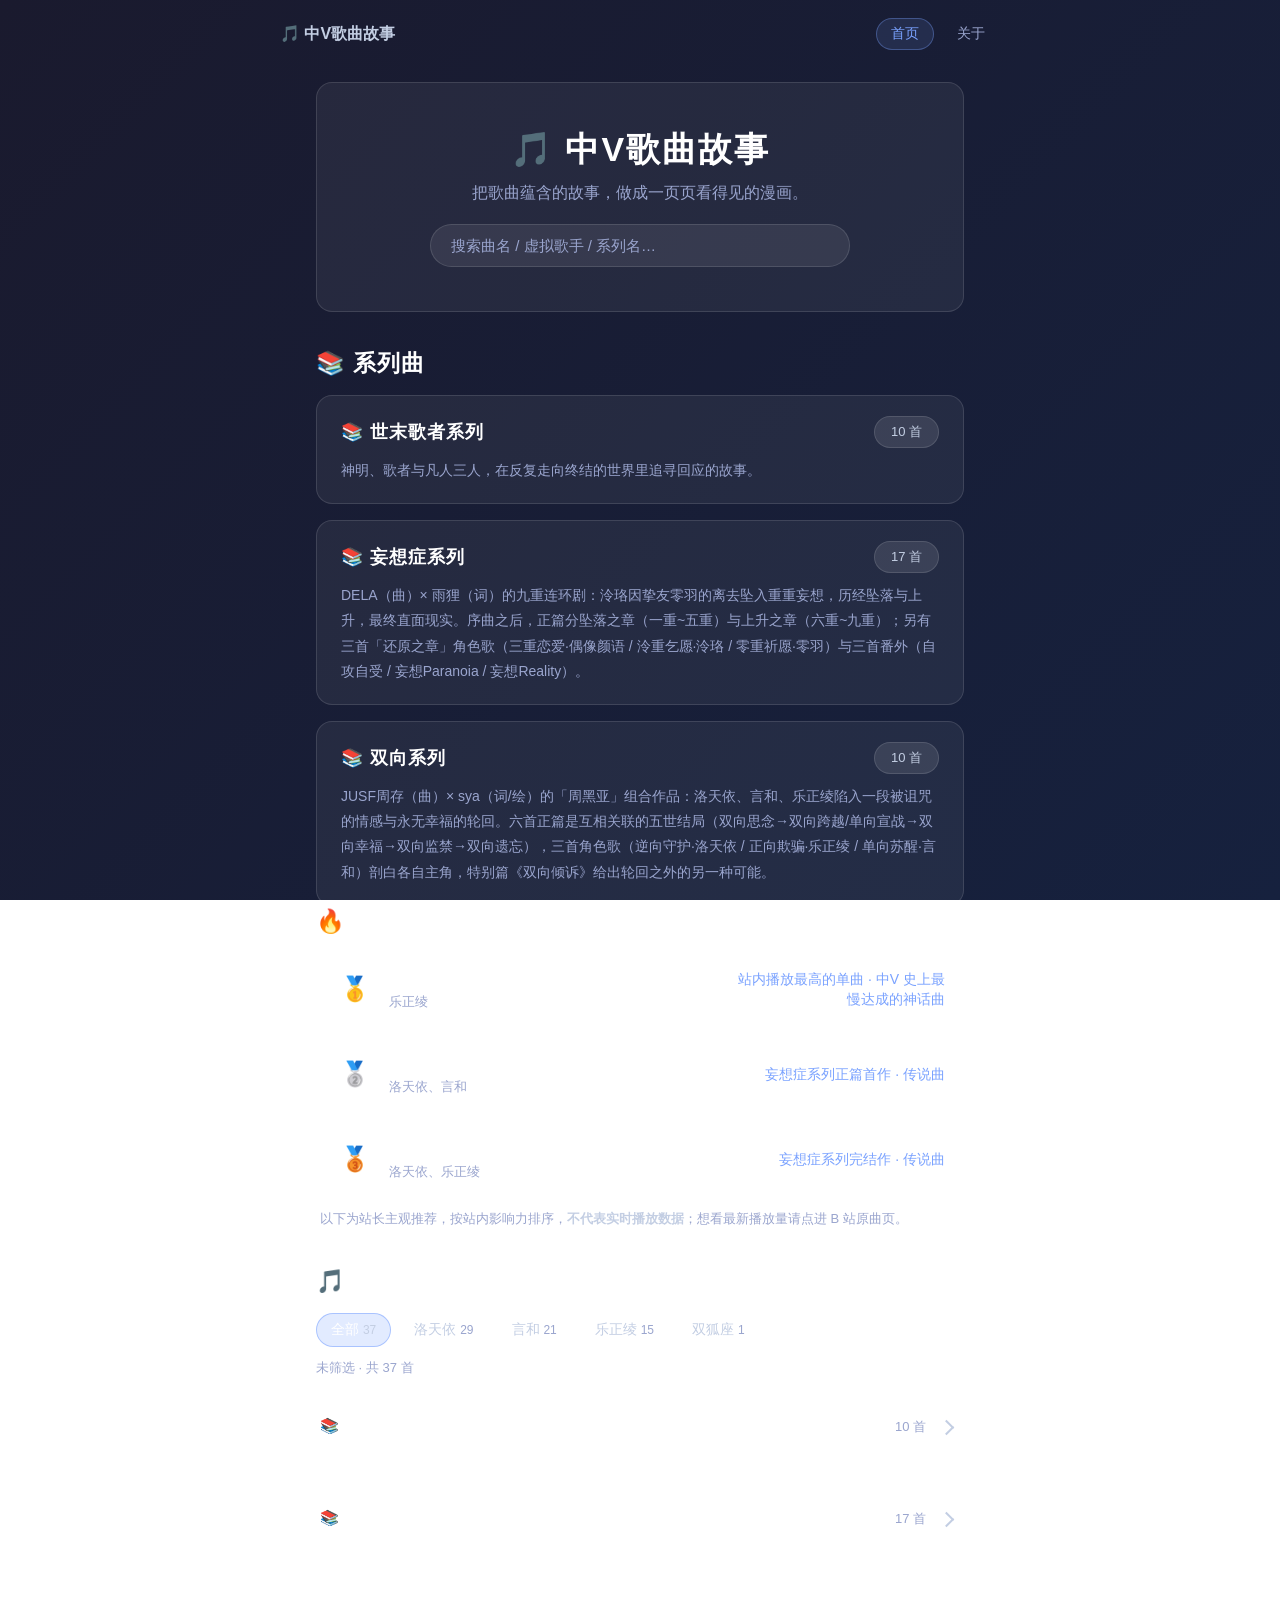
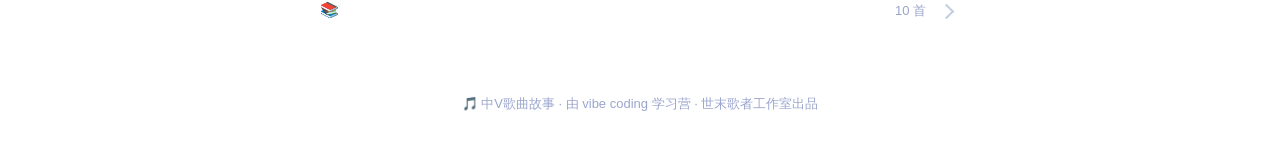
==== commit 6d4dbf1c: "Day 19｜数据访问层拆分：SQL 收进 repository，HTTP 收进 api.js，全接口回归通过 改了什么：后端把 SQL 从接口函数拆进 003_repository.sql（repo" ====
--- a/index.html
+++ b/index.html
@@ -20,6 +20,8 @@
   </nav>
   <div id="app"></div>
   <script src="js/data.js"></script>
+  <!-- Day 19：数据访问层（所有 HTTP 调用）必须先于业务层加载 -->
+  <script src="js/api.js"></script>
   <script src="js/store.js"></script>
   <script src="js/render.js"></script>
   <script src="js/app.js"></script>
--- a/css/style.css
+++ b/css/style.css
@@ -285,14 +285,12 @@
   flex-shrink: 0;
 }
 
-.hot-num {
-  font-size: 18px;
+.hot-milestone {
+  font-size: 14px;
   color: var(--accent, #7aa2ff);
-}
-
-.hot-asof {
-  font-size: 13px;
-  color: var(--text-dim);
+  text-align: right;
+  max-width: 210px;
+  line-height: 1.45;
 }
 
 .hot-note {
@@ -355,6 +353,73 @@
   font-size: 13px;
   font-weight: 400;
   color: var(--text-dim);
+}
+
+/* 组标题右侧：首数 + 折叠开关（Day 17）。开关用 CSS 画的箭头，不依赖 emoji，主题色随 currentColor。 */
+.group-meta {
+  display: inline-flex;
+  align-items: center;
+  gap: 6px;
+  flex: none;
+}
+
+.group-toggle {
+  display: inline-flex;
+  align-items: center;
+  justify-content: center;
+  width: 44px; /* 触控区 ≥ 44px */
+  height: 44px;
+  margin: -10px -8px; /* 扩大触控区而不把标题行撑高 */
+  padding: 0;
+  border: none;
+  border-radius: 12px;
+  background: transparent;
+  color: var(--text-soft);
+  cursor: pointer;
+  transition: background 0.18s ease, color 0.18s ease, transform 0.12s ease;
+}
+
+.group-toggle:hover {
+  background: rgba(255, 255, 255, 0.08);
+  color: var(--accent);
+}
+
+.group-toggle:active {
+  transform: scale(0.94);
+}
+
+.group-toggle:focus-visible {
+  outline: 2px solid var(--accent);
+  outline-offset: 2px;
+}
+
+.group-toggle-icon {
+  position: relative;
+  display: inline-block;
+  width: 12px;
+  height: 12px;
+}
+
+.group-toggle-icon::before {
+  content: "";
+  position: absolute;
+  top: 1px;
+  left: 1px;
+  width: 9px;
+  height: 9px;
+  border-right: 2px solid currentColor;
+  border-bottom: 2px solid currentColor;
+  transform: rotate(45deg); /* 展开态：朝下 ▾ */
+  transition: transform 0.2s ease;
+}
+
+.group-block.is-collapsed .group-toggle-icon::before {
+  transform: rotate(-45deg); /* 折叠态：朝右 ▸ */
+}
+
+/* 折叠时只收起该组的歌曲列表，组标题（含系列入口）保持可见可点 */
+.group-block.is-collapsed > .card-list {
+  display: none;
 }
 
 /* ---------- 虚拟歌手筛选（Day 12）----------
@@ -1095,7 +1160,7 @@
   }
 
   .section-title {
-    font-size: 19px;
+    font-size: 22px;
   }
 
   .milestone-label {
@@ -1190,6 +1255,6 @@
 
   .hot-rank { font-size: 20px; width: 34px; }
   .hot-title { font-size: 15px; }
-  .hot-num { font-size: 16px; }
+  .hot-milestone { font-size: 14px; }
   .hot-plays { padding-left: 48px; }
 }
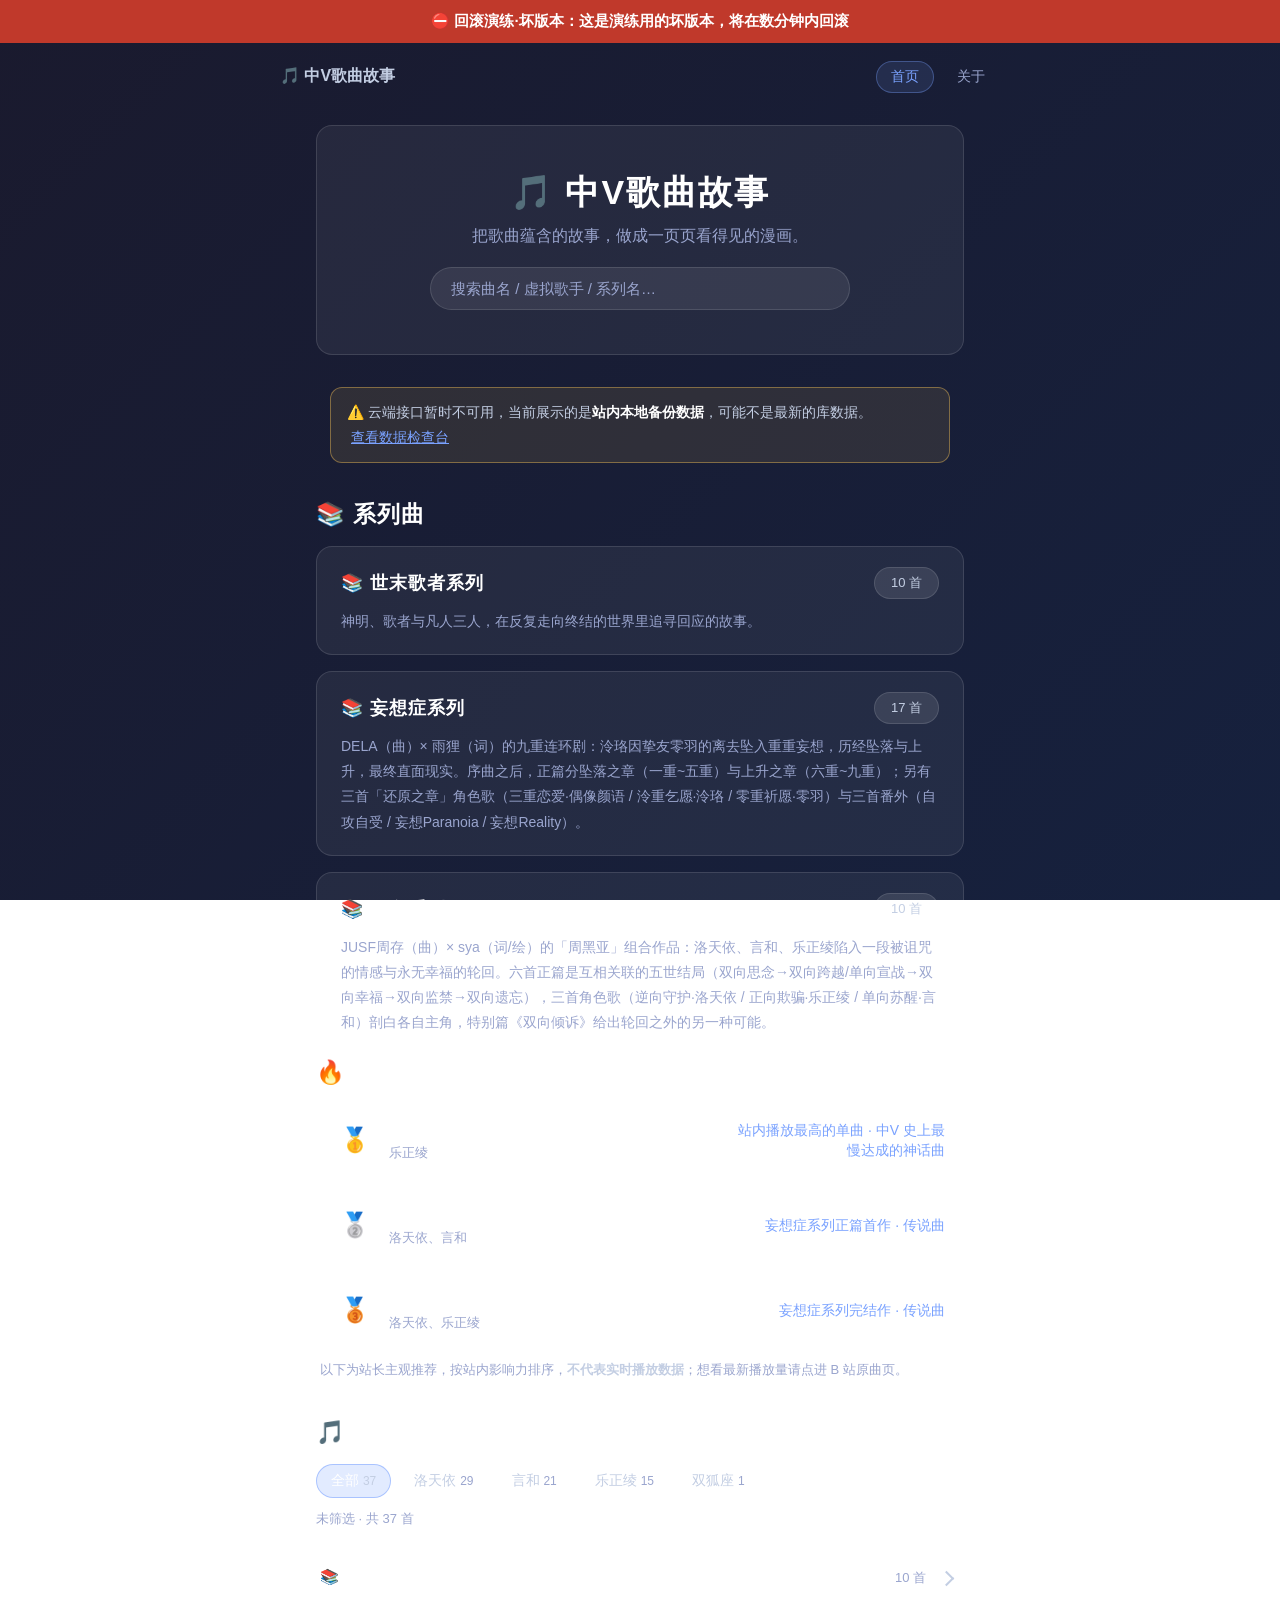
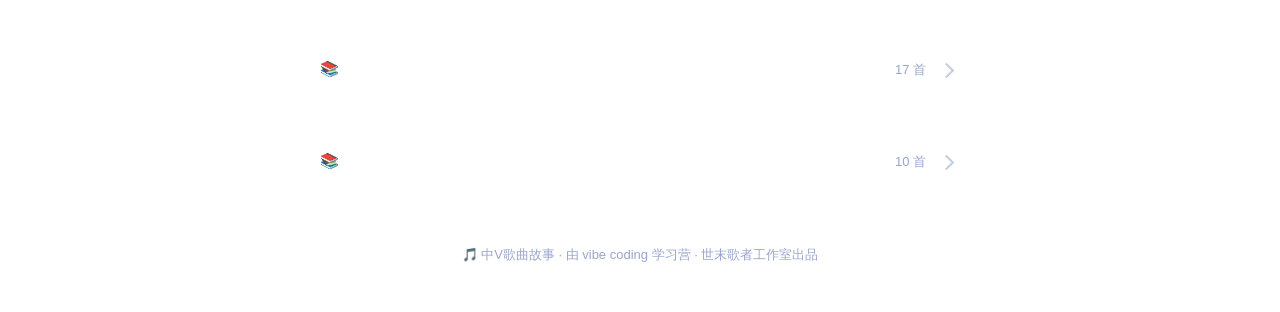
==== commit 71314d8e: "（演练）模拟 v1.1 上线：页面出现坏版本横幅" ====
--- a/index.html
+++ b/index.html
@@ -8,6 +8,7 @@
   <link rel="icon" href="favicon.ico" type="image/x-icon">
 </head>
 <body>
+  <div id="drill-banner" style="position:sticky;top:0;z-index:9999;background:#c0392b;color:#fff;text-align:center;padding:10px;font:600 15px/1.5 sans-serif;">⛔ 回滚演练·坏版本：这是演练用的坏版本，将在数分钟内回滚</div>
   <noscript>
     <p style="color:#fff;text-align:center;padding:40px;">这个网站需要启用 JavaScript 才能阅读故事。</p>
   </noscript>
--- a/css/style.css
+++ b/css/style.css
@@ -16,6 +16,16 @@
   --accent: #7aa2ff;
   --accent-soft: rgba(122, 162, 255, 0.22);
   --accent-border: rgba(122, 162, 255, 0.55);
+  /* Day 20：状态色（云端数据检查台的「正常 / 异常」与首页兜底提示条） */
+  --ok: #6ee7a8;
+  --ok-soft: rgba(110, 231, 168, 0.12);
+  --ok-border: rgba(110, 231, 168, 0.4);
+  --bad: #ff8f8f;
+  --bad-soft: rgba(255, 143, 143, 0.12);
+  --bad-border: rgba(255, 143, 143, 0.42);
+  --warn: #ffc857;
+  --warn-soft: rgba(255, 200, 87, 0.1);
+  --warn-border: rgba(255, 200, 87, 0.4);
 }
 
 * { box-sizing: border-box; }
@@ -1028,6 +1038,233 @@
   color: var(--accent, #9db9ff);
 }
 
+/* ---------- 云端数据检查台（Day 20） ---------- */
+/* 这一页是验收取证用的：数字比装饰重要，所以卡片沿用 .about-block，
+   额外样式只负责「状态色 + 两列信息表 + 结果行」。 */
+
+.status-badge-row {
+  margin: 0 0 14px;
+}
+
+.status-badge {
+  display: inline-flex;
+  align-items: center;
+  gap: 8px;
+  padding: 7px 16px;
+  border-radius: 999px;
+  font-size: 15px;
+  font-weight: 600;
+  border: 1px solid transparent;
+}
+
+.status-badge--ok {
+  color: var(--ok);
+  background: var(--ok-soft);
+  border-color: var(--ok-border);
+}
+
+.status-badge--bad {
+  color: var(--bad);
+  background: var(--bad-soft);
+  border-color: var(--bad-border);
+}
+
+/* 两列信息表：左标签右值；手机上在断点里塌成上下两行 */
+.status-list {
+  margin: 0 0 12px;
+}
+
+.status-row {
+  display: flex;
+  gap: 12px;
+  padding: 10px 0;
+  border-bottom: 1px dashed var(--card-border);
+}
+
+.status-row:last-child {
+  border-bottom: 0;
+}
+
+.status-row dt {
+  flex: 0 0 116px;
+  color: var(--text-dim);
+  font-size: 14px;
+  line-height: 1.7;
+}
+
+.status-row dd {
+  flex: 1 1 auto;
+  min-width: 0; /* 允许长接口地址换行，不撑出横向滚动条 */
+  margin: 0;
+  color: var(--text);
+  font-size: 15px;
+  line-height: 1.7;
+  overflow-wrap: anywhere;
+}
+
+.status-row dd.status-url {
+  font-family: Consolas, "Courier New", monospace;
+  font-size: 13px;
+  color: var(--text-soft);
+}
+
+.status-note {
+  color: var(--text-soft);
+  font-size: 14px;
+  line-height: 1.85;
+  margin: 12px 0 0;
+}
+
+.status-hint {
+  color: var(--text-dim);
+  font-size: 13px;
+  margin-left: 6px;
+}
+
+.status-num--bad {
+  color: var(--bad);
+  font-weight: 600;
+}
+
+.status-error {
+  margin: 12px 0;
+  padding: 12px 14px;
+  border-left: 3px solid var(--bad);
+  border-radius: 10px;
+  background: var(--bad-soft);
+  color: var(--bad);
+  font-size: 14px;
+  line-height: 1.8;
+  overflow-wrap: anywhere;
+}
+
+.status-steps {
+  margin: 0;
+  padding-left: 20px;
+  color: var(--text-soft);
+  font-size: 14px;
+  line-height: 1.9;
+}
+
+.status-steps li {
+  margin-bottom: 8px;
+}
+
+.status-steps code {
+  font-family: Consolas, "Courier New", monospace;
+  font-size: 13px;
+  color: var(--accent);
+  background: rgba(255, 255, 255, 0.07);
+  padding: 1px 5px;
+  border-radius: 5px;
+  overflow-wrap: anywhere;
+}
+
+/* 写入测试结果：成功绿 / 失败红，不加动效，避免干扰读数 */
+.status-result {
+  min-height: 1px;
+  margin: 12px 0 0;
+  font-size: 14px;
+  line-height: 1.85;
+  overflow-wrap: anywhere;
+}
+
+/* Day 22：改备注/删收藏的表单一行式布局 */
+.status-form {
+  display: flex;
+  flex-wrap: wrap;
+  align-items: center;
+  gap: 10px;
+  margin: 14px 0 0;
+}
+
+.status-form label {
+  color: var(--text-soft);
+  font-size: 14px;
+}
+
+.status-input {
+  font: inherit;
+  font-size: 14px;
+  color: var(--text);
+  background: rgba(255, 255, 255, 0.06);
+  border: 1px solid rgba(255, 255, 255, 0.16);
+  border-radius: 8px;
+  padding: 7px 10px;
+  width: 200px;
+  max-width: 60vw;
+}
+
+.status-input:focus-visible {
+  outline: 2px solid var(--accent);
+  outline-offset: 1px;
+}
+
+.status-btn--danger {
+  border-color: var(--bad);
+  color: var(--bad);
+}
+
+.status-btn--danger:hover {
+  background: var(--bad-soft);
+}
+
+.status-result--ok {
+  color: var(--ok);
+}
+
+.status-result--bad {
+  color: var(--bad);
+}
+
+/* 骨架：复用 .sk-card 的形状，加载完不跳版 */
+.status-skeleton {
+  display: flex;
+  flex-direction: column;
+  gap: 16px;
+}
+
+/* 首页兜底提示条（Day 20）：云端接口不可用时必须看得见，不能静默用本地数据 */
+.data-warn {
+  max-width: 620px;
+  margin: 0 auto 20px;
+  padding: 12px 16px;
+  border: 1px solid var(--warn-border);
+  border-radius: 12px;
+  background: var(--warn-soft);
+  color: var(--text-soft);
+  font-size: 14px;
+  line-height: 1.8;
+}
+
+.data-warn strong {
+  color: var(--text);
+}
+
+.data-warn-link {
+  color: var(--accent);
+  margin-left: 4px;
+  white-space: nowrap;
+}
+
+@media (max-width: 480px) {
+  /* 手机上标签与值上下排：116px 的标签列会把值挤成一列单字 */
+  .status-row {
+    flex-direction: column;
+    gap: 2px;
+    padding: 9px 0;
+  }
+
+  .status-row dt {
+    flex: none;
+    font-size: 13px;
+  }
+
+  .status-row dd {
+    font-size: 15px;
+  }
+}
+
 /* ---------- 页脚 / 兜底页 ---------- */
 
 .page-footer {
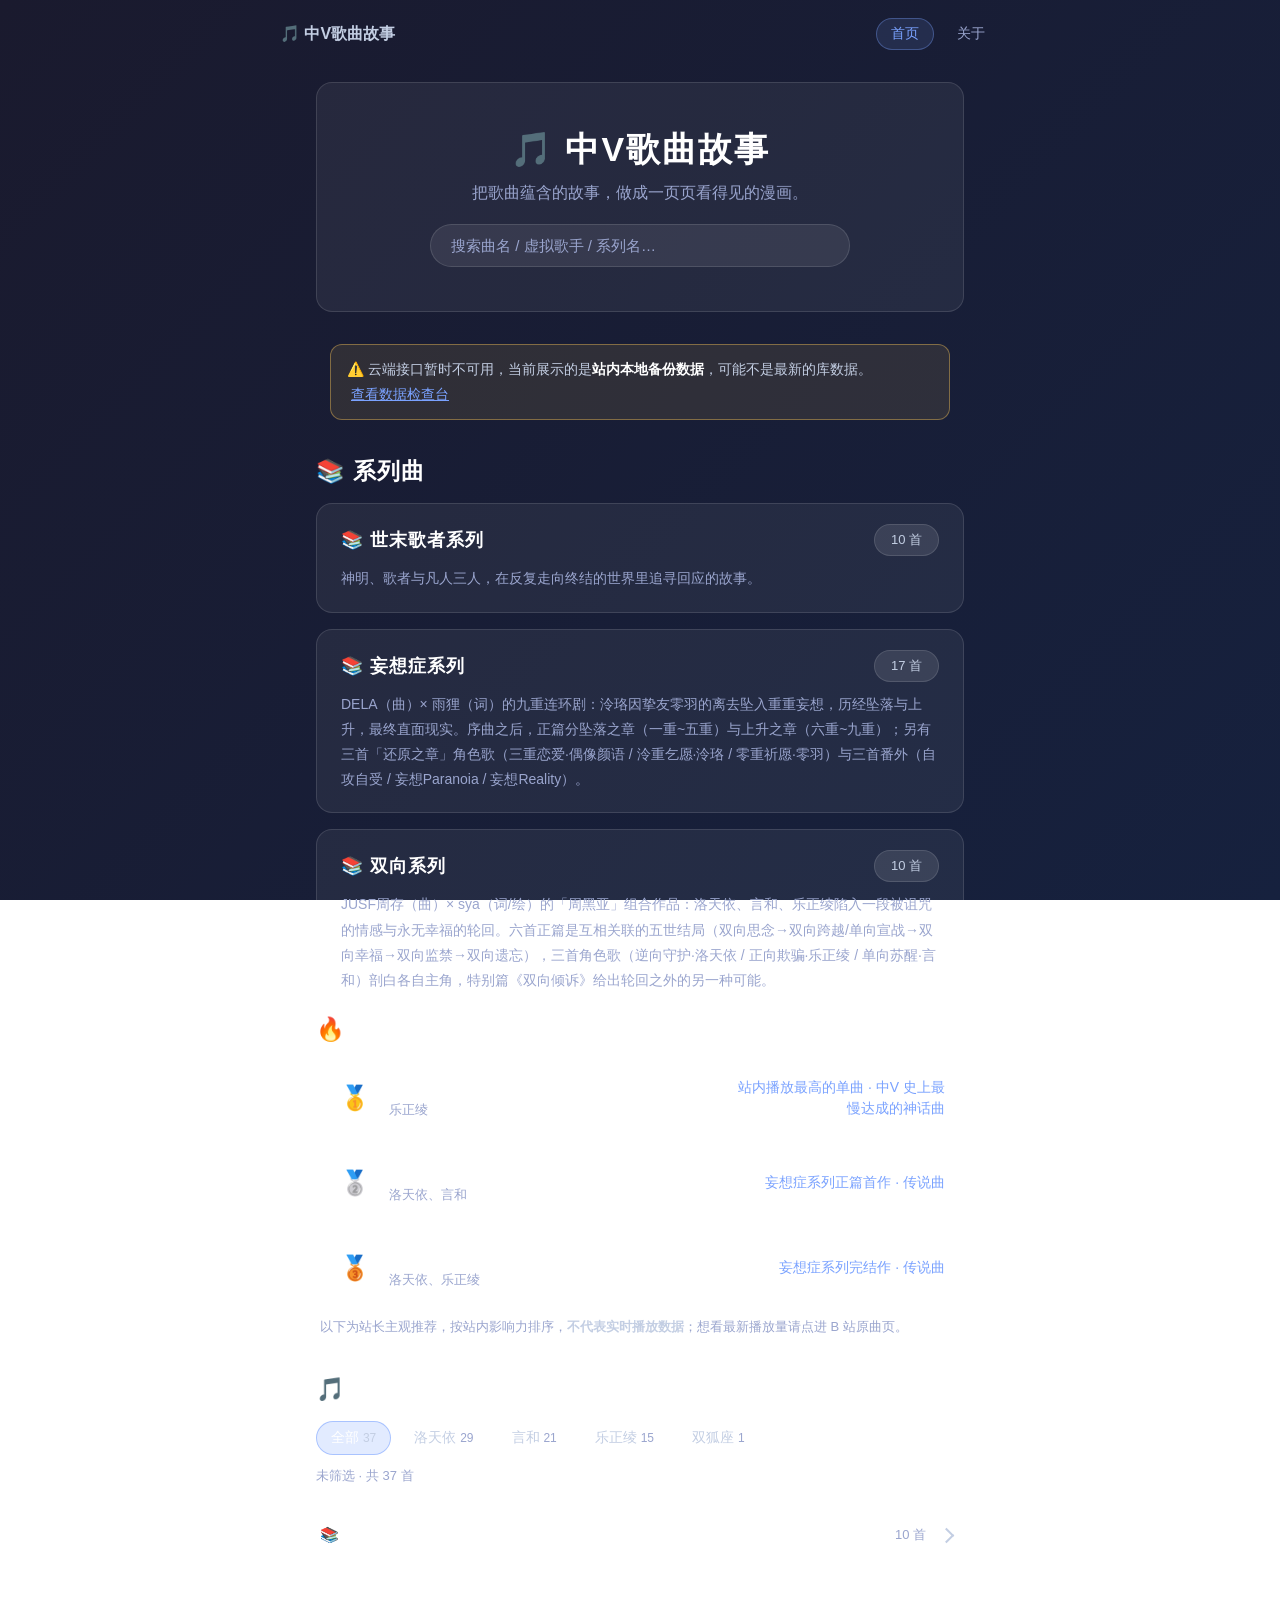
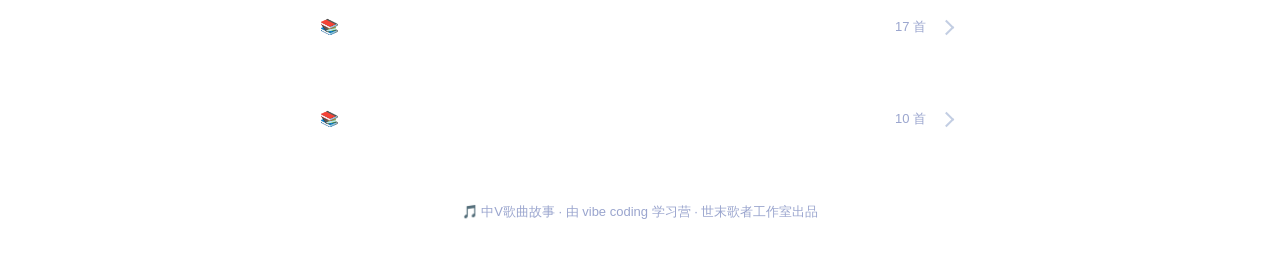
==== commit c3a45a70: "Revert "（演练）模拟 v1.1 上线：页面出现坏版本横幅" This reverts commit 71314d8e76ce8172c200f196de541d9268ed8a00." ====
--- a/index.html
+++ b/index.html
@@ -8,7 +8,6 @@
   <link rel="icon" href="favicon.ico" type="image/x-icon">
 </head>
 <body>
-  <div id="drill-banner" style="position:sticky;top:0;z-index:9999;background:#c0392b;color:#fff;text-align:center;padding:10px;font:600 15px/1.5 sans-serif;">⛔ 回滚演练·坏版本：这是演练用的坏版本，将在数分钟内回滚</div>
   <noscript>
     <p style="color:#fff;text-align:center;padding:40px;">这个网站需要启用 JavaScript 才能阅读故事。</p>
   </noscript>
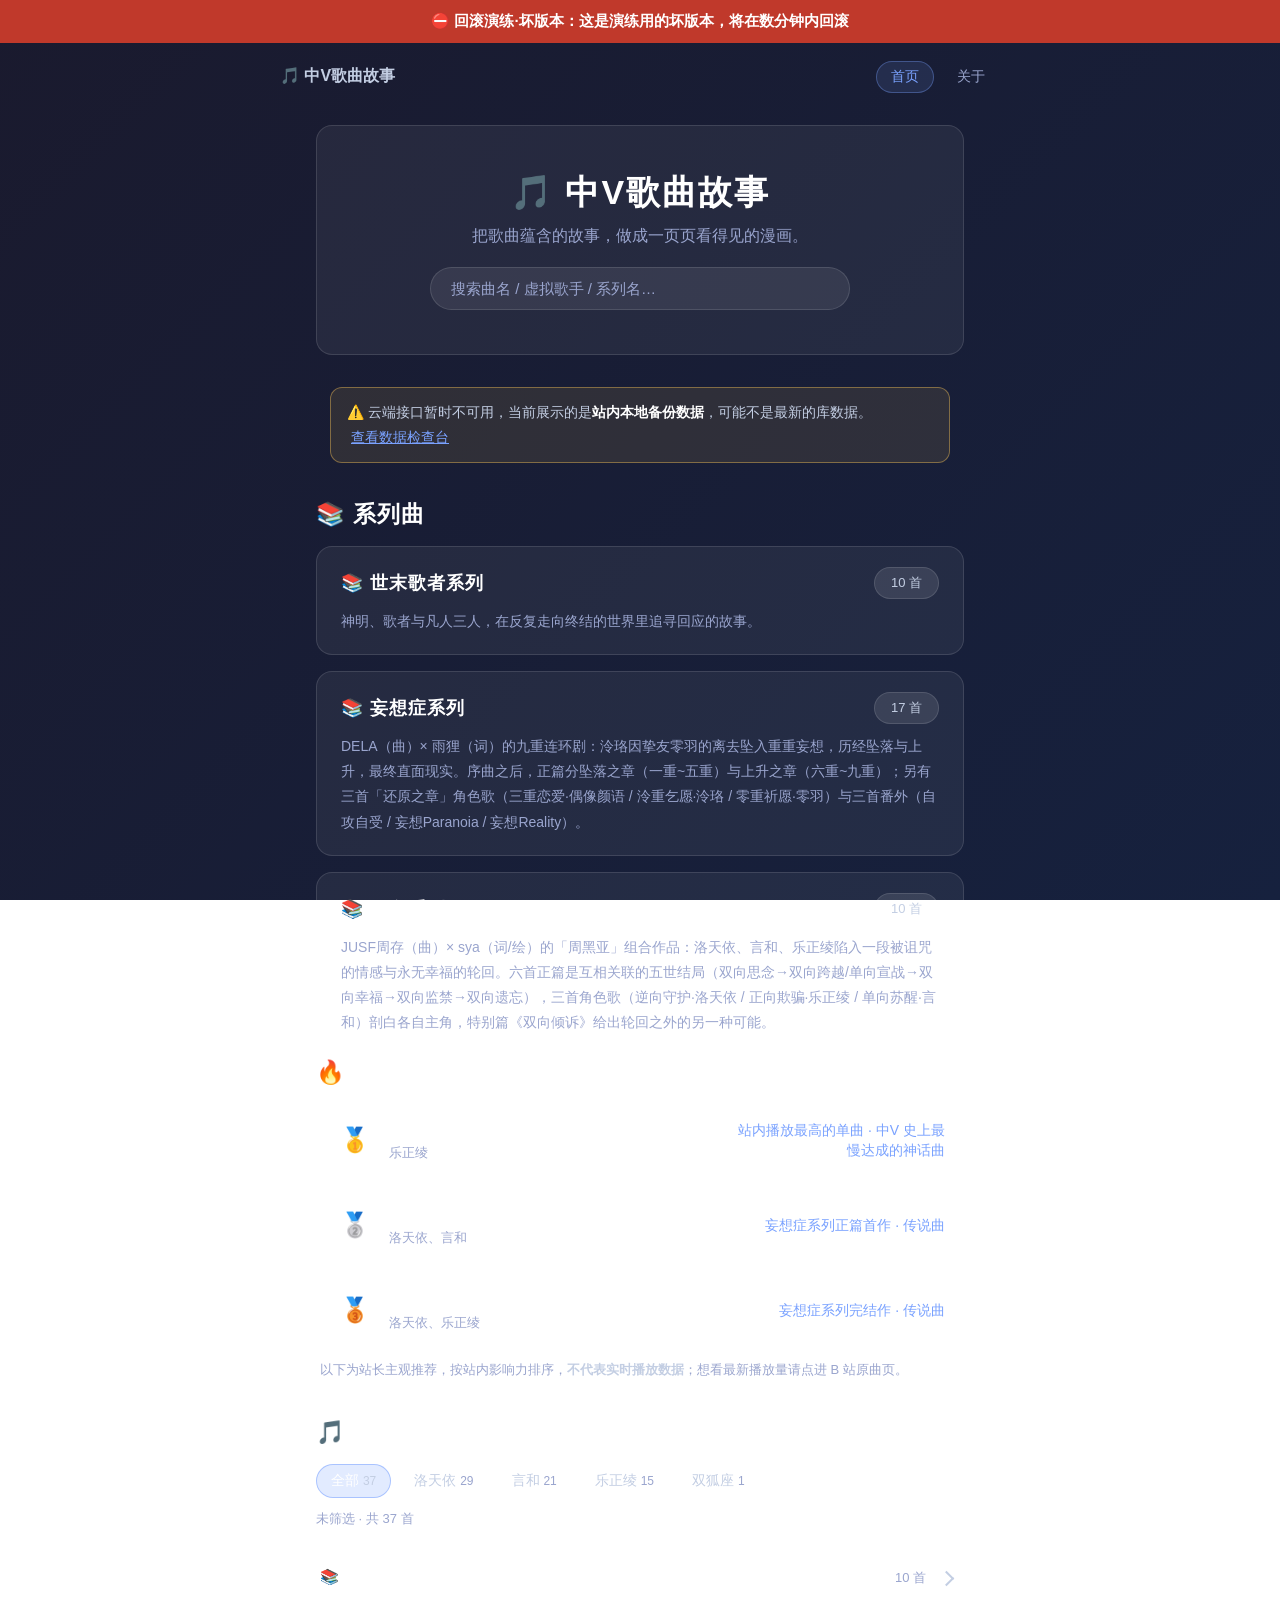
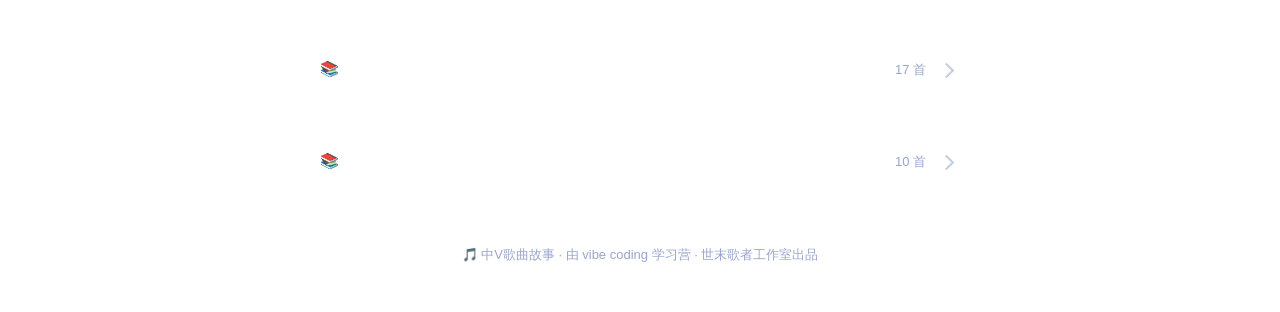
==== commit ec867453: "Reapply "（演练）模拟 v1.1 上线：页面出现坏版本横幅" This reverts commit c3a45a7005a46d6f5af853890ad4411b49bc2170." ====
--- a/index.html
+++ b/index.html
@@ -8,6 +8,7 @@
   <link rel="icon" href="favicon.ico" type="image/x-icon">
 </head>
 <body>
+  <div id="drill-banner" style="position:sticky;top:0;z-index:9999;background:#c0392b;color:#fff;text-align:center;padding:10px;font:600 15px/1.5 sans-serif;">⛔ 回滚演练·坏版本：这是演练用的坏版本，将在数分钟内回滚</div>
   <noscript>
     <p style="color:#fff;text-align:center;padding:40px;">这个网站需要启用 JavaScript 才能阅读故事。</p>
   </noscript>
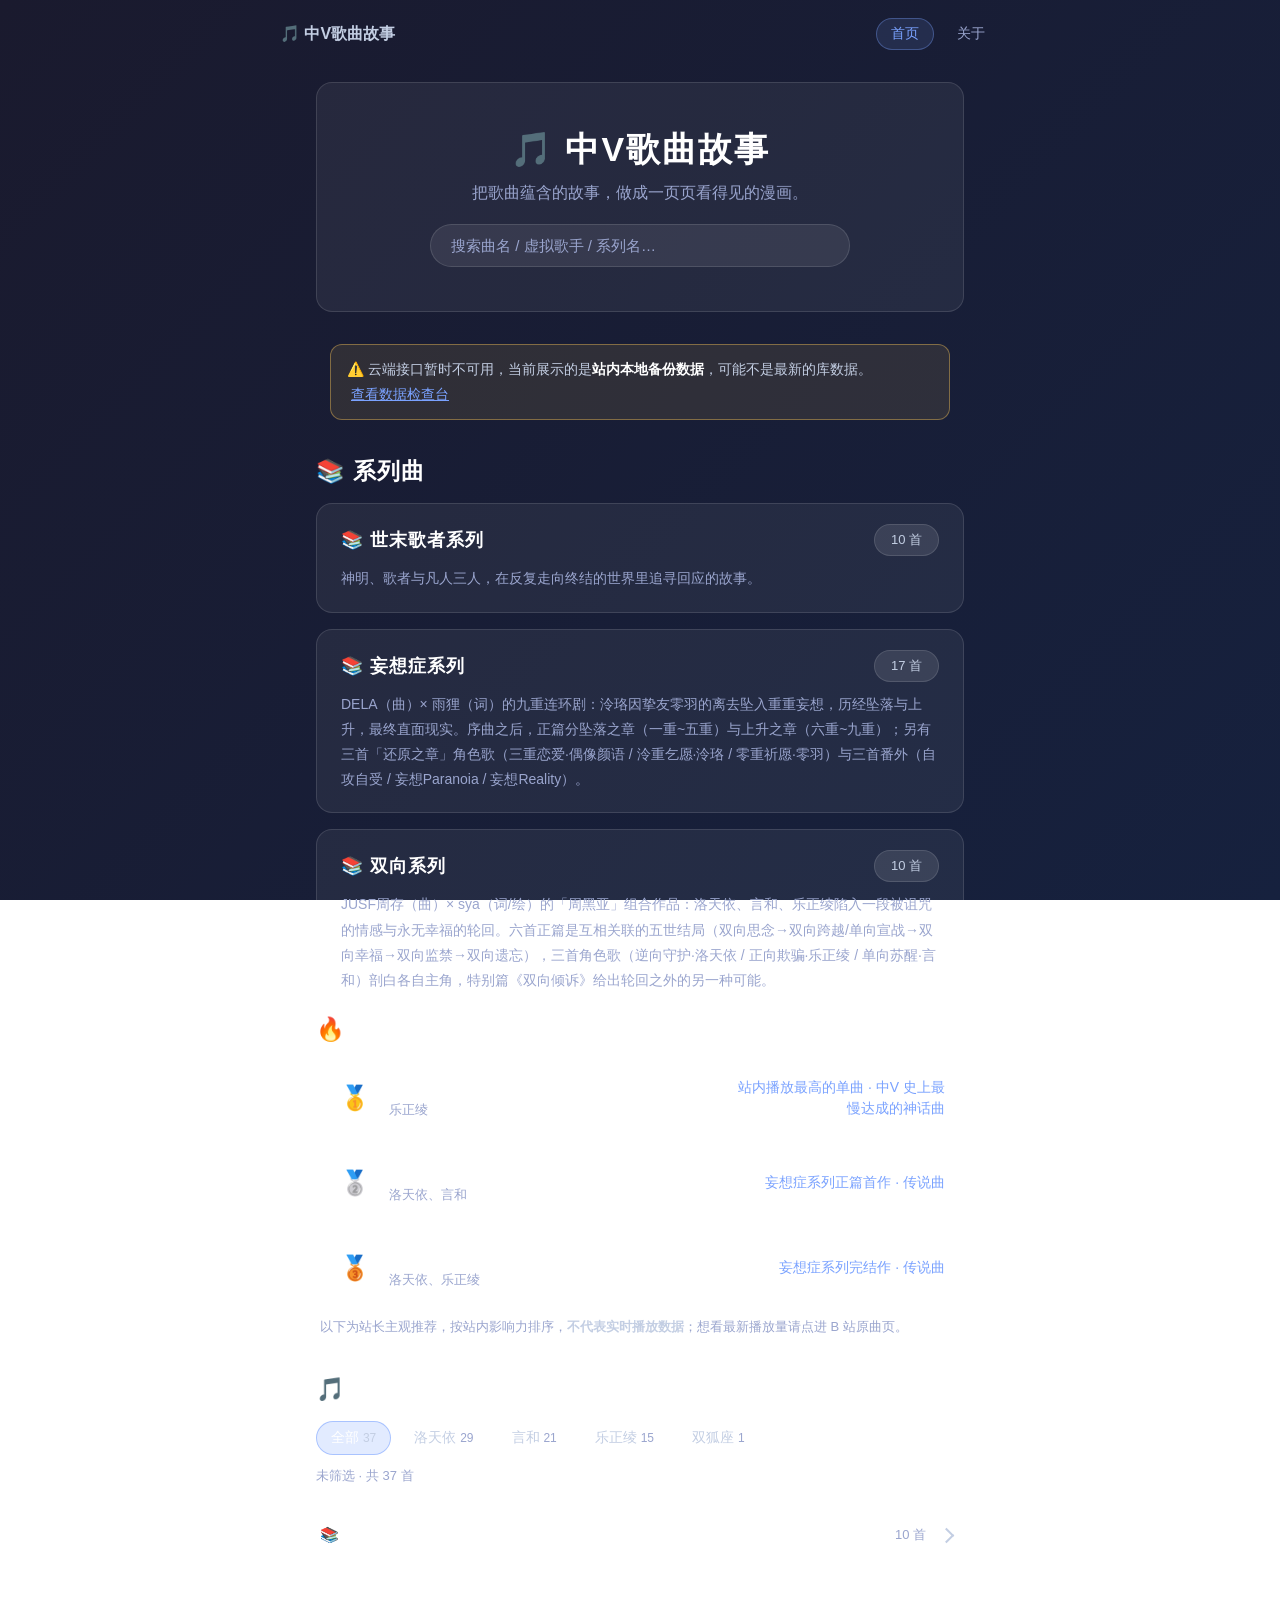
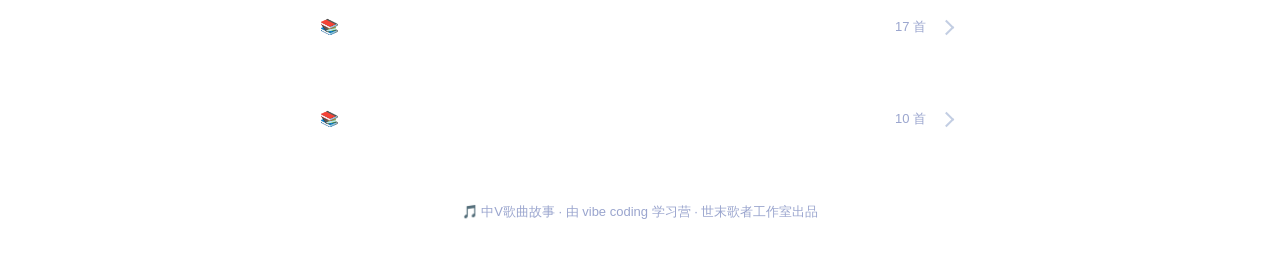
==== commit bfc87322: "Revert "Reapply "（演练）模拟 v1.1 上线：页面出现坏版本横幅"" This reverts commit ec867453c4249036ca8a553dd29dd7791787" ====
--- a/index.html
+++ b/index.html
@@ -8,7 +8,6 @@
   <link rel="icon" href="favicon.ico" type="image/x-icon">
 </head>
 <body>
-  <div id="drill-banner" style="position:sticky;top:0;z-index:9999;background:#c0392b;color:#fff;text-align:center;padding:10px;font:600 15px/1.5 sans-serif;">⛔ 回滚演练·坏版本：这是演练用的坏版本，将在数分钟内回滚</div>
   <noscript>
     <p style="color:#fff;text-align:center;padding:40px;">这个网站需要启用 JavaScript 才能阅读故事。</p>
   </noscript>
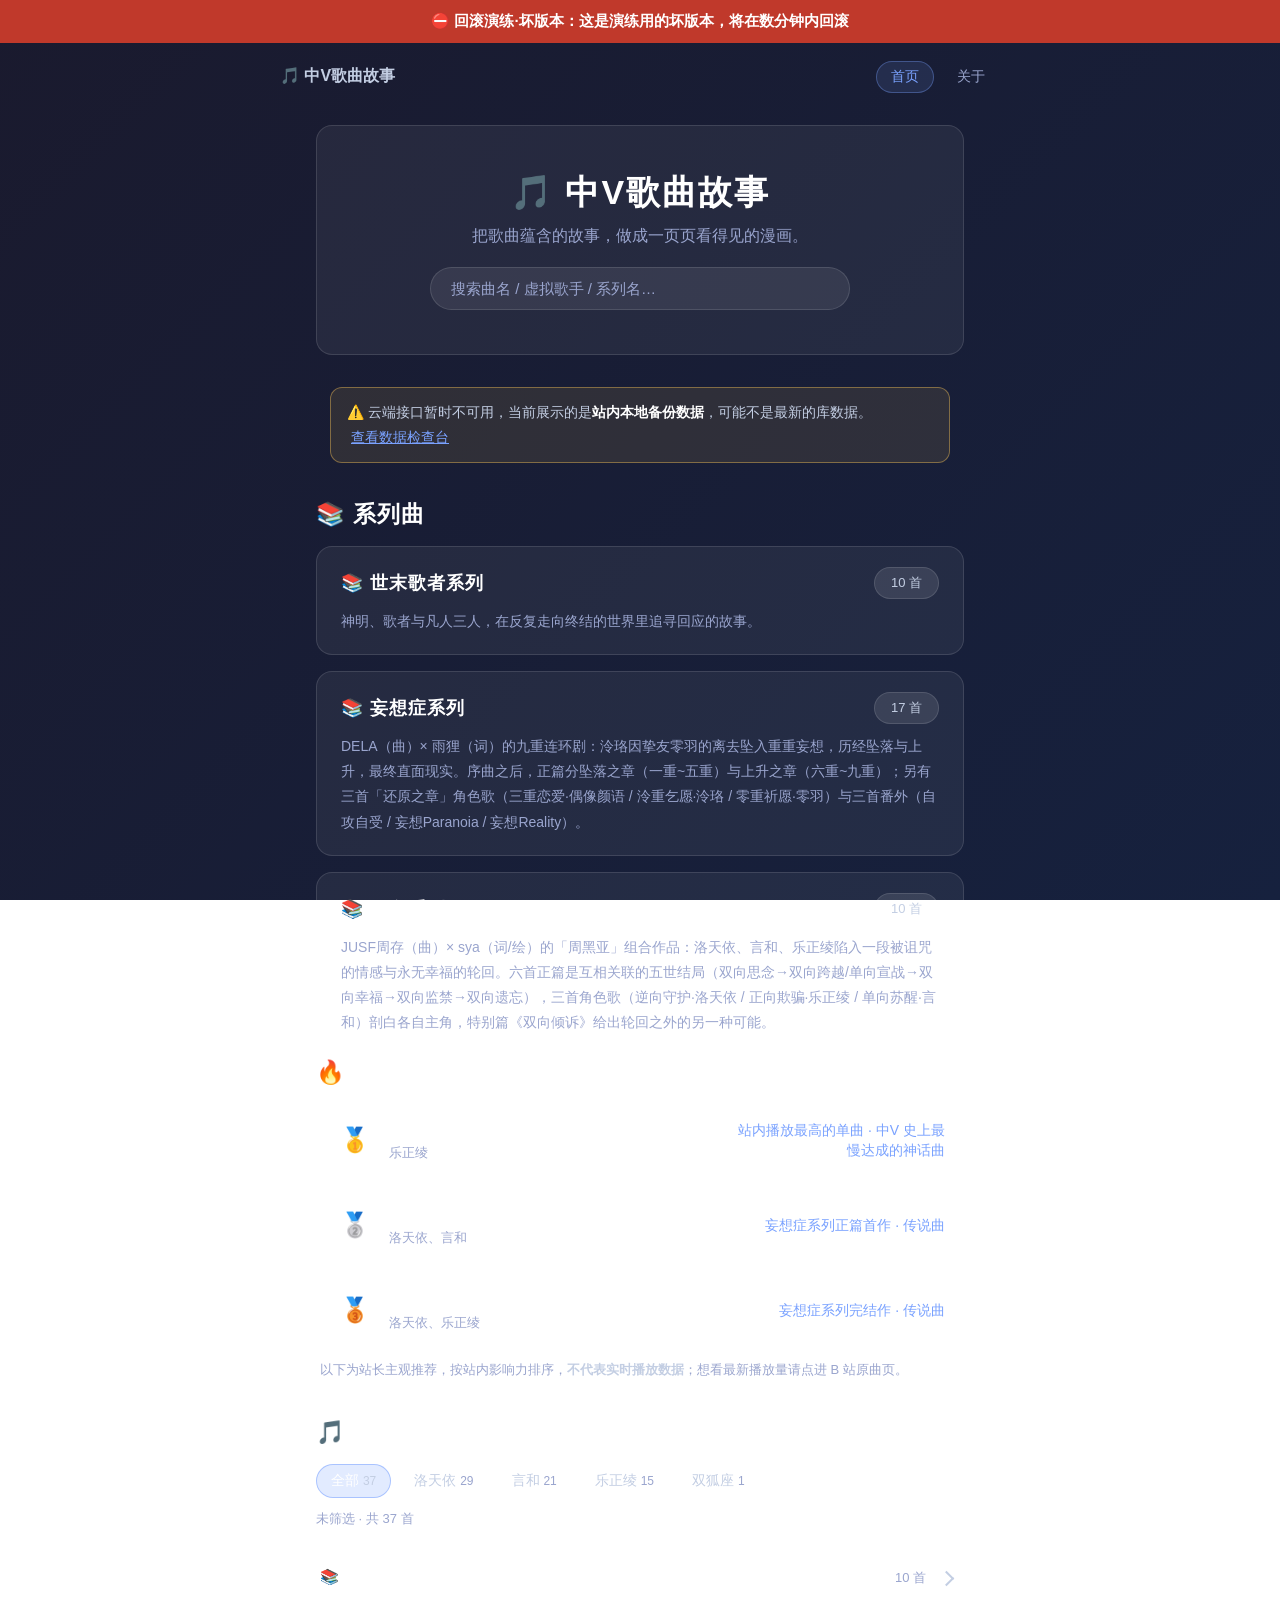
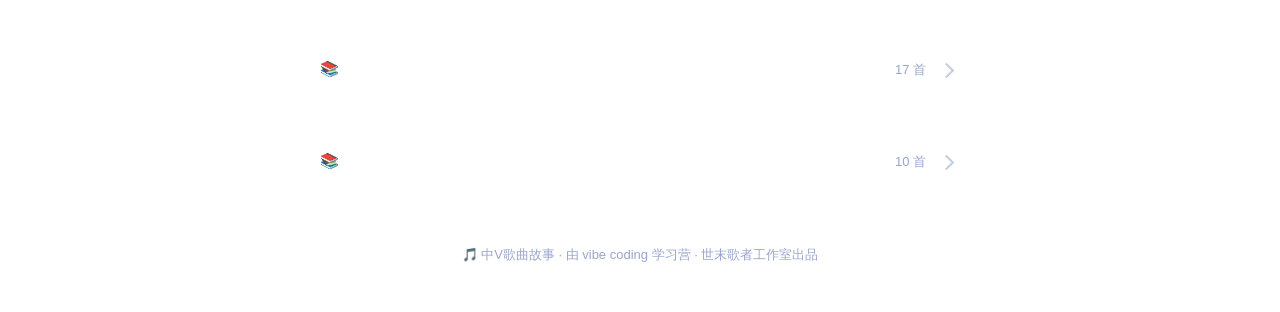
==== commit e09f403b: "Reapply "Reapply "（演练）模拟 v1.1 上线：页面出现坏版本横幅"" This reverts commit bfc87322c8b5a8369666db7c2d8088205f3" ====
--- a/index.html
+++ b/index.html
@@ -8,6 +8,7 @@
   <link rel="icon" href="favicon.ico" type="image/x-icon">
 </head>
 <body>
+  <div id="drill-banner" style="position:sticky;top:0;z-index:9999;background:#c0392b;color:#fff;text-align:center;padding:10px;font:600 15px/1.5 sans-serif;">⛔ 回滚演练·坏版本：这是演练用的坏版本，将在数分钟内回滚</div>
   <noscript>
     <p style="color:#fff;text-align:center;padding:40px;">这个网站需要启用 JavaScript 才能阅读故事。</p>
   </noscript>
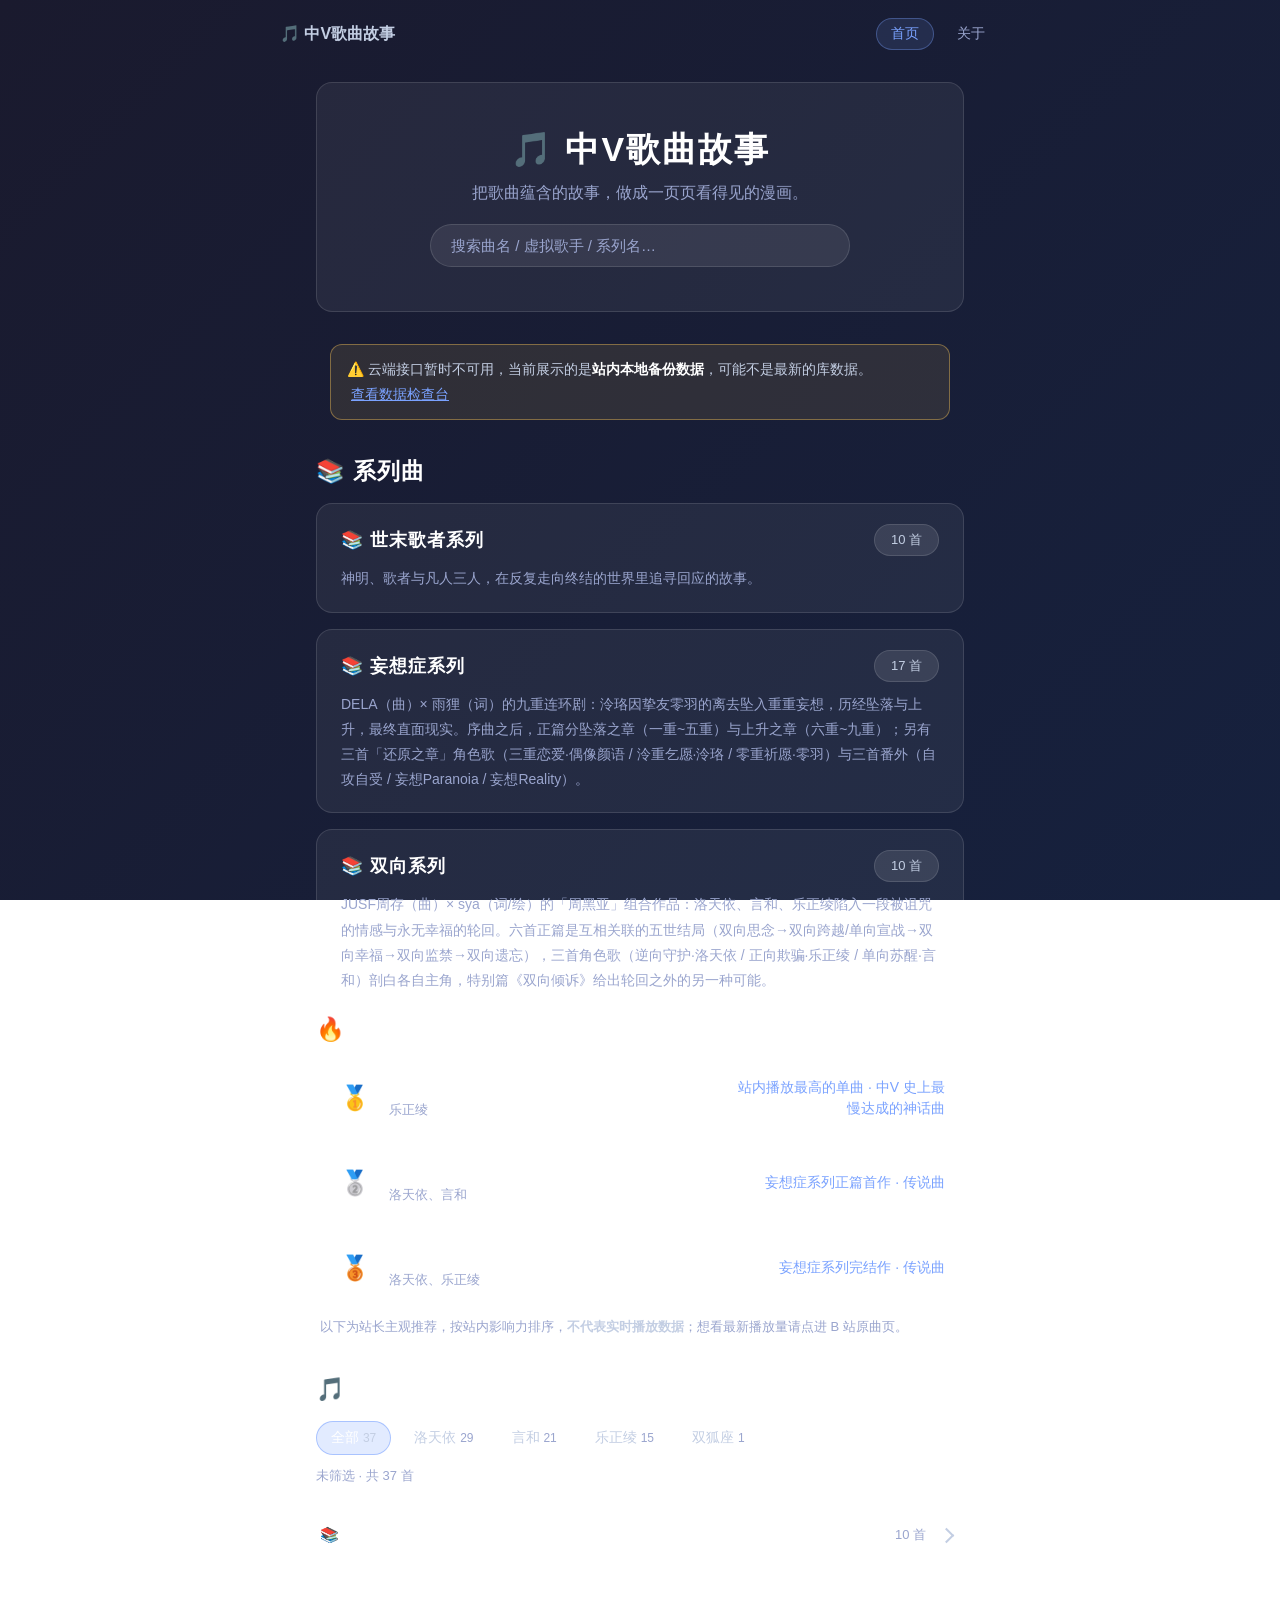
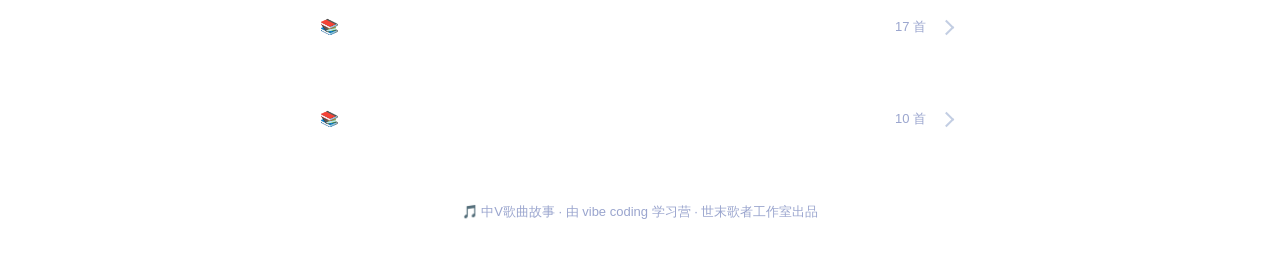
==== commit 9b54e548: "（演练）恢复 v1.0 内容：结束回滚演练，index.html 回到 v1.0" ====
--- a/index.html
+++ b/index.html
@@ -8,7 +8,6 @@
   <link rel="icon" href="favicon.ico" type="image/x-icon">
 </head>
 <body>
-  <div id="drill-banner" style="position:sticky;top:0;z-index:9999;background:#c0392b;color:#fff;text-align:center;padding:10px;font:600 15px/1.5 sans-serif;">⛔ 回滚演练·坏版本：这是演练用的坏版本，将在数分钟内回滚</div>
   <noscript>
     <p style="color:#fff;text-align:center;padding:40px;">这个网站需要启用 JavaScript 才能阅读故事。</p>
   </noscript>
